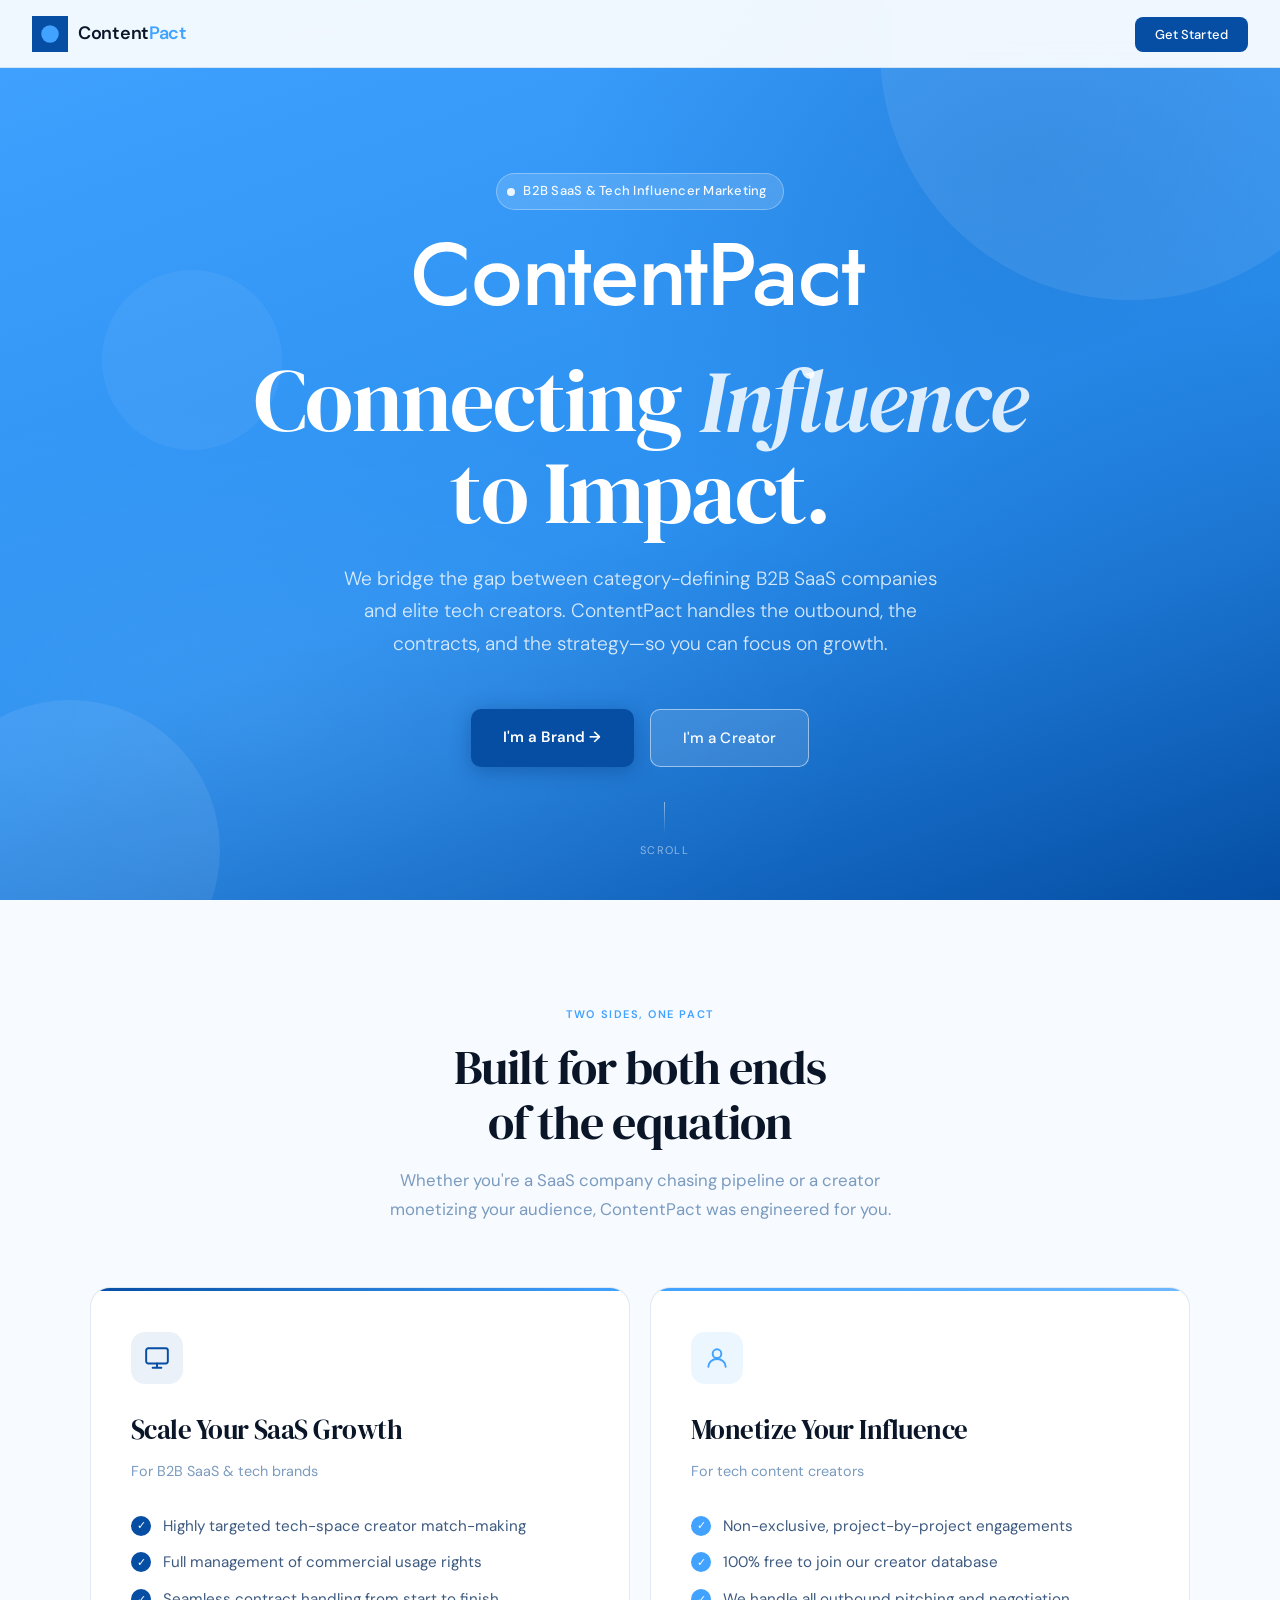
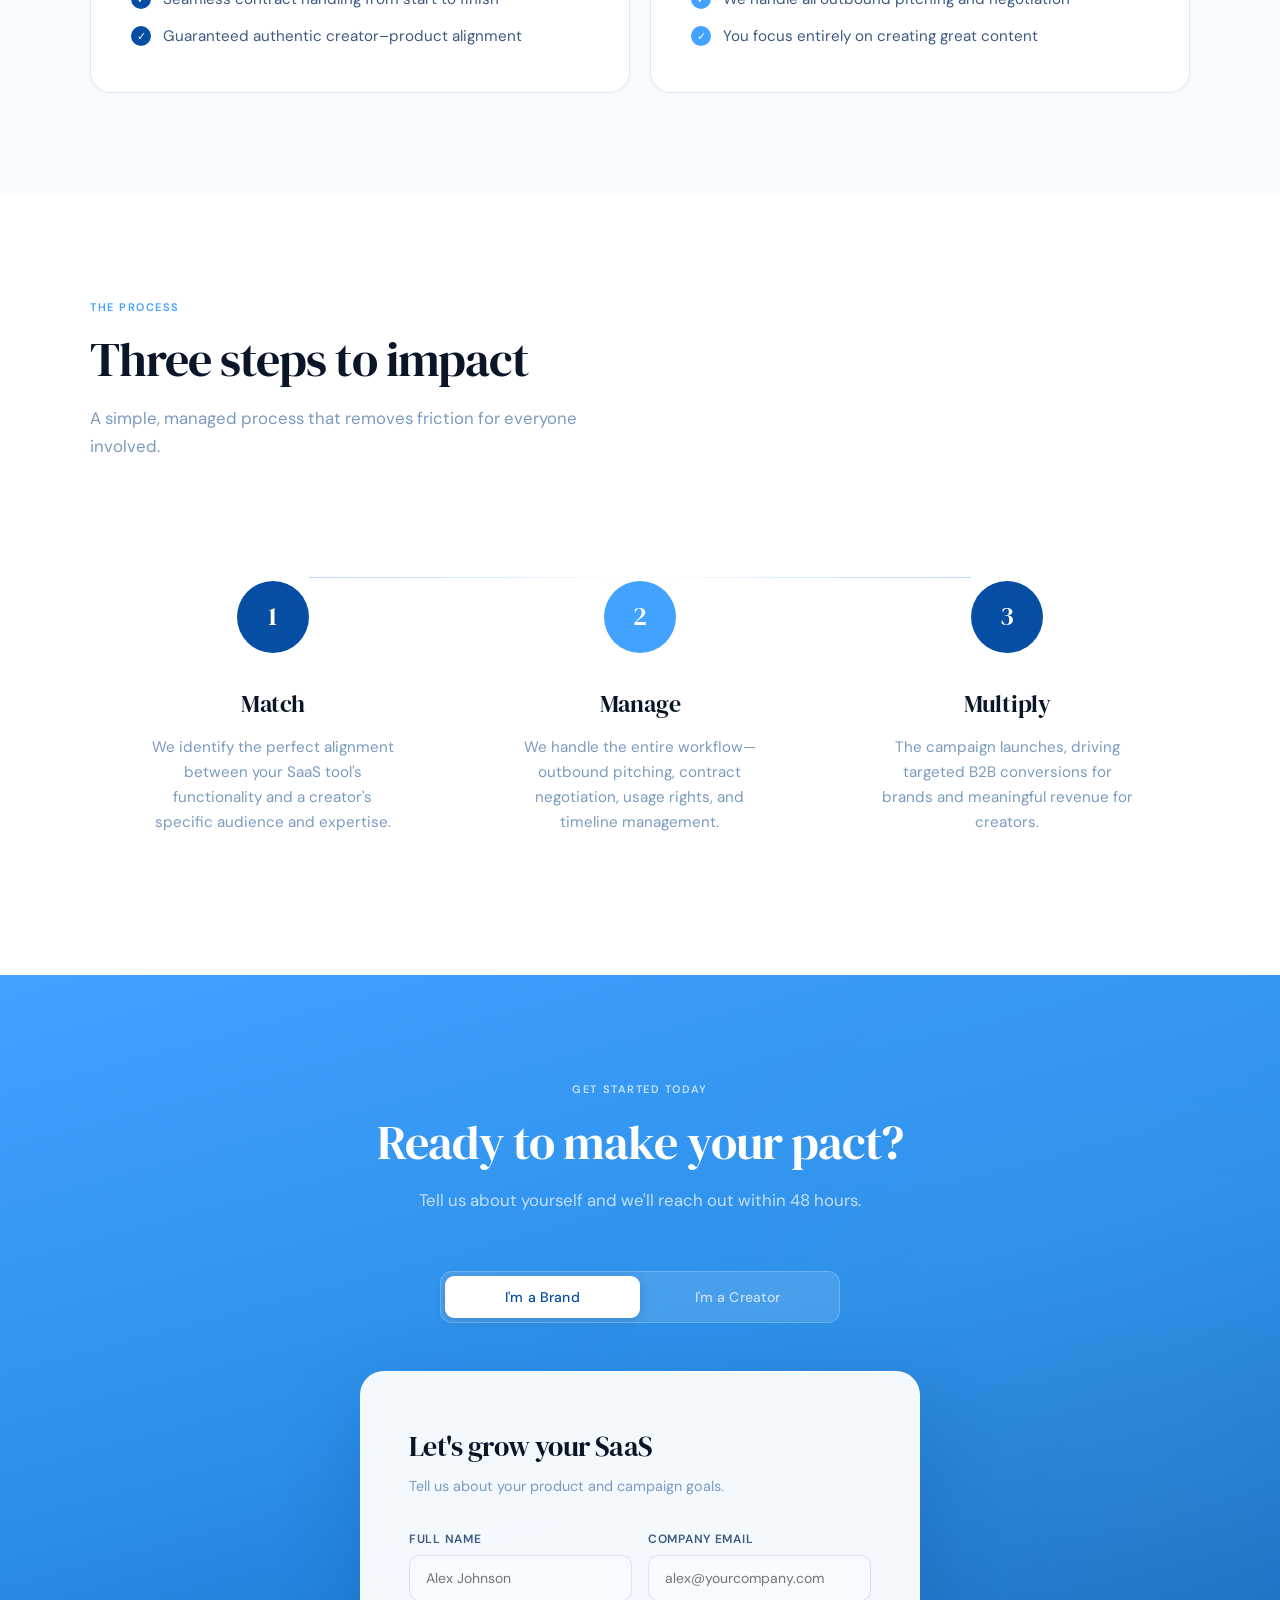
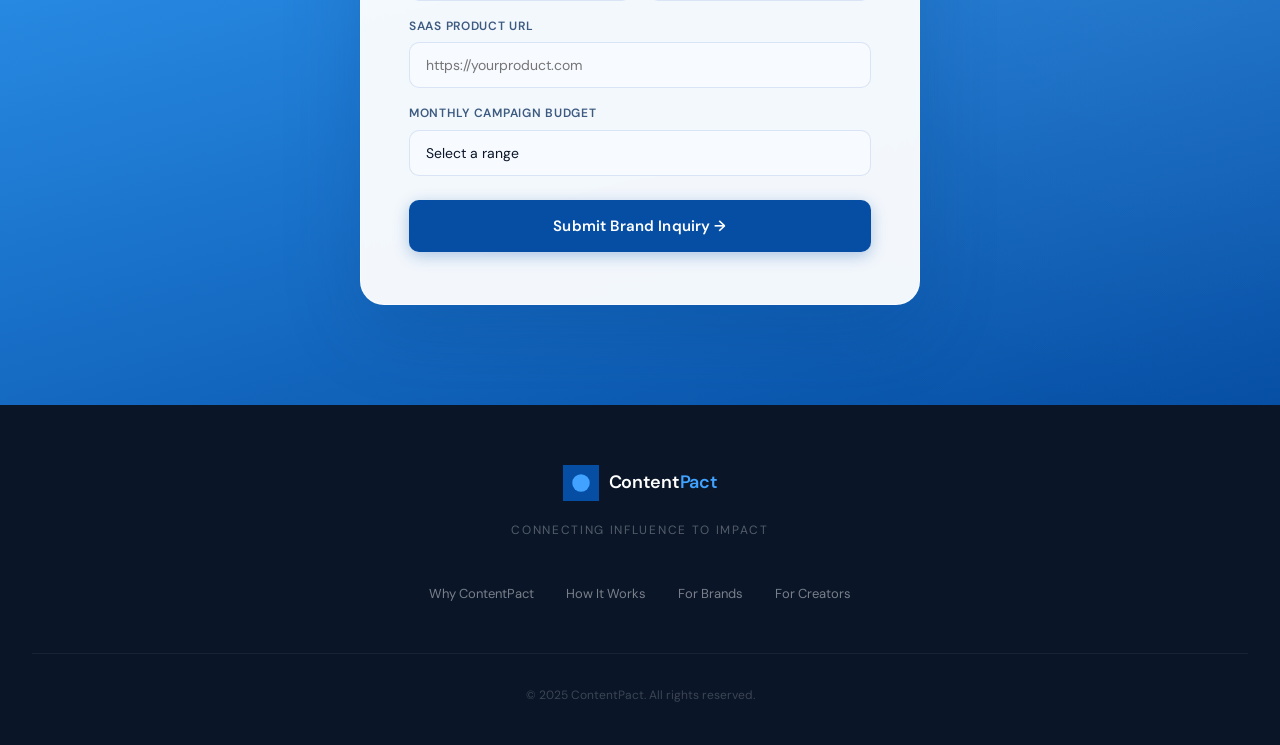
==== index.html @ b9af19f6 "google form submission" ====
<!DOCTYPE html>
<html lang="en">
<head>
<meta charset="UTF-8">
<meta name="viewport" content="width=device-width, initial-scale=1.0">
<title>ContentPact — Connecting Influence to Impact</title>
<link rel="preconnect" href="https://fonts.googleapis.com">
<link rel="preconnect" href="https://fonts.gstatic.com" crossorigin>
<link href="https://fonts.googleapis.com/css2?family=DM+Sans:ital,opsz,wght@0,9..40,300;0,9..40,400;0,9..40,500;0,9..40,600;1,9..40,300&family=DM+Serif+Display:ital@0;1&display=swap" rel="stylesheet">
<!-- <link rel="stylesheet" href="css/styles.css" -->
</head>
<body>

  <style>
      *, *::before, *::after { box-sizing: border-box; margin: 0; padding: 0; }

  :root {
    --sky: #41A2FF;
    --sky-light: #6DB8FF;
    --sky-pale: #EAF4FF;
    --navy: #054EA4;
    --navy-deep: #033578;
    --navy-light: #0D6EFD;
    --white: #FFFFFF;
    --off-white: #F7FAFF;
    --dark: #0A1628;
    --mid: #3D5A80;
    --muted: #7A9BBF;
    --border: rgba(5,78,164,0.12);
    --border-sky: rgba(65,162,255,0.3);
  }

  html { scroll-behavior: smooth; }

  body {
    font-family: 'DM Sans', sans-serif;
    background: var(--white);
    color: var(--dark);
    line-height: 1.6;
    overflow-x: hidden;
  }

  /* ── NAV ── */
  nav {
    position: fixed;
    top: 0; left: 0; right: 0;
    z-index: 100;
    padding: 0 2rem;
    height: 68px;
    display: flex;
    align-items: center;
    justify-content: space-between;
    background: rgba(255,255,255,0.92);
    backdrop-filter: blur(12px);
    -webkit-backdrop-filter: blur(12px);
    border-bottom: 1px solid var(--border);
    transition: box-shadow 0.3s;
  }
  nav.scrolled { box-shadow: 0 2px 24px rgba(5,78,164,0.08); }

  .nav-logo {
    display: flex;
    align-items: center;
    gap: 10px;
    text-decoration: none;
  }
  .nav-logo-icon {
    width: 36px;
    height: 36px;
    background: var(--navy);
    border-radius: 0;
    display: flex;
    align-items: center;
    justify-content: center;
    flex-shrink: 0;
  }
  .nav-logo-icon svg { width: 20px; height: 20px; }
  .nav-logo-wordmark {
    font-size: 18px;
    font-weight: 600;
    color: var(--dark);
    letter-spacing: -0.3px;
  }
  .nav-logo-wordmark span { color: var(--sky); }

  .nav-links {
    display: flex;
    align-items: center;
    gap: 2rem;
    list-style: none;
  }
  .nav-links a {
    font-size: 14px;
    font-weight: 400;
    color: var(--mid);
    text-decoration: none;
    transition: color 0.2s;
    letter-spacing: 0.01em;
  }
  .nav-links a:hover { color: var(--navy); }

  .nav-cta {
    background: var(--navy);
    color: var(--white) !important;
    padding: 9px 20px;
    border-radius: 8px;
    font-weight: 500 !important;
    font-size: 13px !important;
    transition: background 0.2s, transform 0.15s !important;
  }
  .nav-cta:hover { background: var(--navy-deep) !important; transform: translateY(-1px); }

  /* ── HERO ── */
  .hero {
    min-height: 100vh;
    background: linear-gradient(160deg, var(--sky) 0%, #2B90F0 55%, var(--navy) 100%);
    display: flex;
    flex-direction: column;
    align-items: center;
    justify-content: center;
    text-align: center;
    padding: 120px 2rem 80px;
    position: relative;
    overflow: hidden;
  }

  .hero::before {
    content: '';
    position: absolute;
    inset: 0;
    background:
      radial-gradient(ellipse 80% 60% at 20% 80%, rgba(255,255,255,0.07) 0%, transparent 60%),
      radial-gradient(ellipse 60% 80% at 80% 20%, rgba(5,78,164,0.25) 0%, transparent 60%);
    pointer-events: none;
  }

  /* Floating geometric accents */
  .hero-orb {
    position: absolute;
    border-radius: 50%;
    opacity: 0.08;
    background: var(--white);
    pointer-events: none;
  }
  .hero-orb-1 { width: 500px; height: 500px; top: -200px; right: -100px; }
  .hero-orb-2 { width: 300px; height: 300px; bottom: -100px; left: -80px; }
  .hero-orb-3 { width: 180px; height: 180px; top: 30%; left: 8%; opacity: 0.05; }

  .hero-badge {
    display: inline-flex;
    align-items: center;
    gap: 8px;
    background: rgba(255,255,255,0.15);
    border: 1px solid rgba(255,255,255,0.3);
    border-radius: 100px;
    padding: 7px 16px 7px 10px;
    font-size: 13px;
    font-weight: 500;
    color: rgba(255,255,255,0.95);
    letter-spacing: 0.02em;
    margin-bottom: 2rem;
    backdrop-filter: blur(8px);
    animation: fadeSlideDown 0.7s ease both;
  }
  .hero-badge-dot {
    width: 8px; height: 8px;
    background: rgba(255,255,255,0.9);
    border-radius: 50%;
    animation: pulse 2s ease-in-out infinite;
  }

  .hero-logo {
    margin-bottom: 2.5rem;
    animation: fadeSlideDown 0.75s 0.05s ease both;
  }
  .hero-logo svg { height: 64px; width: auto; }

  .hero h1 {
    font-family: 'DM Serif Display', serif;
    font-size: clamp(3rem, 7vw, 5.5rem);
    font-weight: 400;
    color: var(--white);
    line-height: 1.05;
    letter-spacing: -0.02em;
    margin-bottom: 1.5rem;
    max-width: 860px;
    animation: fadeSlideDown 0.8s 0.1s ease both;
  }
  .hero h1 em {
    font-style: italic;
    color: rgba(255,255,255,0.85);
  }

  .hero-sub {
    font-size: clamp(1rem, 2vw, 1.2rem);
    color: rgba(255,255,255,0.82);
    max-width: 600px;
    line-height: 1.7;
    margin-bottom: 3rem;
    font-weight: 300;
    animation: fadeSlideDown 0.85s 0.15s ease both;
  }

  .hero-ctas {
    display: flex;
    gap: 1rem;
    flex-wrap: wrap;
    justify-content: center;
    animation: fadeSlideDown 0.9s 0.2s ease both;
  }

  .btn-primary {
    background: var(--navy);
    color: var(--white);
    padding: 16px 32px;
    border-radius: 10px;
    font-family: 'DM Sans', sans-serif;
    font-size: 15px;
    font-weight: 600;
    text-decoration: none;
    border: none;
    cursor: pointer;
    transition: background 0.2s, transform 0.15s, box-shadow 0.2s;
    letter-spacing: 0.01em;
    box-shadow: 0 4px 20px rgba(3,53,120,0.4);
  }
  .btn-primary:hover { background: var(--navy-deep); transform: translateY(-2px); box-shadow: 0 8px 28px rgba(3,53,120,0.5); }

  .btn-outline {
    background: rgba(255,255,255,0.12);
    color: var(--white);
    padding: 16px 32px;
    border-radius: 10px;
    font-family: 'DM Sans', sans-serif;
    font-size: 15px;
    font-weight: 500;
    text-decoration: none;
    border: 1.5px solid rgba(255,255,255,0.5);
    cursor: pointer;
    transition: background 0.2s, transform 0.15s;
    backdrop-filter: blur(8px);
    letter-spacing: 0.01em;
  }
  .btn-outline:hover { background: rgba(255,255,255,0.22); transform: translateY(-2px); }

  .hero-scroll {
    position: absolute;
    bottom: 2.5rem;
    left: 50%;
    transform: translateX(-50%);
    display: flex;
    flex-direction: column;
    align-items: center;
    gap: 8px;
    color: rgba(255,255,255,0.5);
    font-size: 11px;
    letter-spacing: 0.12em;
    text-transform: uppercase;
    animation: fadeSlideDown 1s 0.5s ease both;
  }
  .scroll-arrow {
    width: 1px;
    height: 32px;
    background: linear-gradient(to bottom, rgba(255,255,255,0.5), transparent);
    animation: scrollBounce 2s ease-in-out infinite;
  }

  /* ── SECTION COMMONS ── */
  section { padding: 100px 2rem; }
  .container { max-width: 1100px; margin: 0 auto; }

  .section-label {
    display: inline-block;
    font-size: 11px;
    font-weight: 600;
    letter-spacing: 0.14em;
    text-transform: uppercase;
    color: var(--sky);
    margin-bottom: 1rem;
  }
  .section-title {
    font-family: 'DM Serif Display', serif;
    font-size: clamp(2rem, 4vw, 3rem);
    font-weight: 400;
    color: var(--dark);
    line-height: 1.15;
    letter-spacing: -0.02em;
    margin-bottom: 1rem;
  }
  .section-sub {
    font-size: 1.05rem;
    color: var(--muted);
    max-width: 520px;
    line-height: 1.7;
  }

  /* ── VALUE PROP ── */
  .value-section {
    background: var(--off-white);
  }
  .value-header {
    text-align: center;
    margin-bottom: 4rem;
  }
  .value-header .section-sub { margin: 0 auto; }

  .bento-grid {
    display: grid;
    grid-template-columns: 1fr 1fr;
    gap: 20px;
  }

  .bento-card {
    background: var(--white);
    border-radius: 20px;
    padding: 44px 40px;
    border: 1px solid var(--border);
    position: relative;
    overflow: hidden;
    transition: transform 0.25s, box-shadow 0.25s;
  }
  .bento-card:hover {
    transform: translateY(-4px);
    box-shadow: 0 16px 48px rgba(5,78,164,0.1);
  }

  .bento-card::before {
    content: '';
    position: absolute;
    top: 0; left: 0; right: 0;
    height: 3px;
  }
  .bento-card.brand::before { background: linear-gradient(90deg, var(--navy), var(--sky)); }
  .bento-card.creator::before { background: linear-gradient(90deg, var(--sky), var(--sky-light)); }

  .card-icon {
    width: 52px; height: 52px;
    border-radius: 14px;
    display: flex; align-items: center; justify-content: center;
    margin-bottom: 1.5rem;
    font-size: 24px;
  }
  .card-icon.navy { background: rgba(5,78,164,0.08); }
  .card-icon.sky { background: rgba(65,162,255,0.1); }

  .bento-card h3 {
    font-family: 'DM Serif Display', serif;
    font-size: 1.7rem;
    font-weight: 400;
    color: var(--dark);
    margin-bottom: 0.5rem;
    letter-spacing: -0.02em;
  }
  .bento-card .card-subtitle {
    font-size: 0.9rem;
    color: var(--muted);
    margin-bottom: 2rem;
    font-weight: 400;
  }

  .card-list {
    list-style: none;
    display: flex;
    flex-direction: column;
    gap: 14px;
  }
  .card-list li {
    display: flex;
    align-items: flex-start;
    gap: 12px;
    font-size: 0.95rem;
    color: var(--mid);
    line-height: 1.5;
  }
  .check {
    width: 20px; height: 20px;
    border-radius: 50%;
    display: flex; align-items: center; justify-content: center;
    flex-shrink: 0;
    margin-top: 1px;
    font-size: 11px;
  }
  .check.navy { background: var(--navy); color: var(--white); }
  .check.sky { background: var(--sky); color: var(--white); }

  /* ── HOW IT WORKS ── */
  .how-section { background: var(--white); }
  .how-header { margin-bottom: 5rem; }

  .steps-grid {
    display: grid;
    grid-template-columns: repeat(3, 1fr);
    gap: 2px;
    position: relative;
  }

  .steps-grid::before {
    content: '';
    position: absolute;
    top: 36px;
    left: calc(16.67% + 36px);
    right: calc(16.67% + 36px);
    height: 1px;
    background: linear-gradient(90deg, var(--sky) 0%, transparent 50%, var(--sky) 100%);
    opacity: 0.4;
  }

  .step-item {
    padding: 40px 32px;
    text-align: center;
    position: relative;
  }

  .step-num {
    width: 72px; height: 72px;
    border-radius: 50%;
    display: flex; align-items: center; justify-content: center;
    margin: 0 auto 2rem;
    font-size: 1.6rem;
    font-family: 'DM Serif Display', serif;
    font-weight: 400;
    position: relative;
    z-index: 1;
    transition: transform 0.25s;
  }
  .step-item:hover .step-num { transform: scale(1.08); }

  .step-num.s1 { background: var(--navy); color: var(--white); }
  .step-num.s2 { background: var(--sky); color: var(--white); }
  .step-num.s3 { background: var(--navy); color: var(--white); }

  .step-item h3 {
    font-family: 'DM Serif Display', serif;
    font-size: 1.5rem;
    font-weight: 400;
    color: var(--dark);
    margin-bottom: 0.75rem;
    letter-spacing: -0.01em;
  }
  .step-item p {
    font-size: 0.95rem;
    color: var(--muted);
    line-height: 1.65;
    max-width: 260px;
    margin: 0 auto;
  }

  /* ── FORMS ── */
  .forms-section {
    background: linear-gradient(165deg, var(--sky) 0%, #2B8FE8 40%, var(--navy) 100%);
    position: relative;
    overflow: hidden;
  }
  .forms-section::before {
    content: '';
    position: absolute;
    inset: 0;
    background: radial-gradient(ellipse 70% 80% at 90% 50%, rgba(255,255,255,0.05) 0%, transparent 70%);
    pointer-events: none;
  }

  .forms-header {
    text-align: center;
    margin-bottom: 3.5rem;
  }
  .forms-header .section-label { color: rgba(255,255,255,0.7); }
  .forms-header .section-title { color: var(--white); }
  .forms-header .section-sub { color: rgba(255,255,255,0.7); margin: 0 auto; }

  .tab-switcher {
    display: flex;
    background: rgba(255,255,255,0.12);
    border-radius: 12px;
    padding: 4px;
    margin: 0 auto 3rem;
    max-width: 400px;
    border: 1px solid rgba(255,255,255,0.2);
    backdrop-filter: blur(8px);
  }

  .tab-btn {
    flex: 1;
    padding: 12px 20px;
    border: none;
    border-radius: 9px;
    font-family: 'DM Sans', sans-serif;
    font-size: 14px;
    font-weight: 500;
    cursor: pointer;
    transition: all 0.25s;
    background: transparent;
    color: rgba(255,255,255,0.7);
    letter-spacing: 0.01em;
  }
  .tab-btn.active {
    background: var(--white);
    color: var(--navy);
    box-shadow: 0 2px 12px rgba(0,0,0,0.15);
  }
  .tab-btn:not(.active):hover { color: var(--white); background: rgba(255,255,255,0.1); }

  .form-card {
    background: rgba(255,255,255,0.95);
    backdrop-filter: blur(20px);
    border-radius: 24px;
    padding: 52px 48px;
    max-width: 560px;
    margin: 0 auto;
    border: 1px solid rgba(255,255,255,0.6);
    box-shadow: 0 24px 80px rgba(3,53,120,0.2);
  }

  .form-card h3 {
    font-family: 'DM Serif Display', serif;
    font-size: 1.75rem;
    font-weight: 400;
    color: var(--dark);
    margin-bottom: 0.4rem;
    letter-spacing: -0.02em;
  }
  .form-card .form-desc {
    font-size: 0.9rem;
    color: var(--muted);
    margin-bottom: 2rem;
  }

  .form-panel { display: none; }
  .form-panel.active { display: block; }

  .form-grid {
    display: grid;
    grid-template-columns: 1fr 1fr;
    gap: 16px;
  }
  .form-grid .full { grid-column: 1 / -1; }

  .form-group {
    display: flex;
    flex-direction: column;
    gap: 6px;
  }
  .form-group label {
    font-size: 12px;
    font-weight: 600;
    letter-spacing: 0.06em;
    text-transform: uppercase;
    color: var(--mid);
  }
  .form-group input,
  .form-group select,
  .form-group textarea {
    width: 100%;
    padding: 13px 16px;
    border: 1.5px solid var(--border);
    border-radius: 10px;
    font-family: 'DM Sans', sans-serif;
    font-size: 14px;
    color: var(--dark);
    background: var(--off-white);
    outline: none;
    transition: border-color 0.2s, box-shadow 0.2s;
    appearance: none;
  }
  .form-group input:focus,
  .form-group select:focus,
  .form-group textarea:focus {
    border-color: var(--sky);
    box-shadow: 0 0 0 3px rgba(65,162,255,0.15);
    background: var(--white);
  }
  .form-group textarea { resize: vertical; min-height: 80px; }

  .form-submit {
    width: 100%;
    margin-top: 24px;
    padding: 16px;
    background: var(--navy);
    color: var(--white);
    border: none;
    border-radius: 10px;
    font-family: 'DM Sans', sans-serif;
    font-size: 15px;
    font-weight: 600;
    cursor: pointer;
    letter-spacing: 0.01em;
    transition: background 0.2s, transform 0.15s, box-shadow 0.2s;
    box-shadow: 0 4px 16px rgba(5,78,164,0.3);
  }
  .form-submit:hover {
    background: var(--navy-deep);
    transform: translateY(-2px);
    box-shadow: 0 8px 24px rgba(5,78,164,0.4);
  }

  /* ── FOOTER ── */
  footer {
    background: var(--dark);
    padding: 60px 2rem 40px;
    text-align: center;
  }
  .footer-logo {
    display: flex;
    align-items: center;
    justify-content: center;
    gap: 10px;
    margin-bottom: 1.25rem;
  }
  .footer-logo-icon {
    width: 36px; height: 36px;
    background: var(--navy);
    border-radius: 0;
    display: flex;
    align-items: center;
    justify-content: center;
    flex-shrink: 0;
    display: flex; align-items: center; justify-content: center;
  }
  .footer-logo-icon svg { width: 20px; height: 20px; }
  .footer-wordmark {
    font-size: 18px;
    font-weight: 600;
    color: var(--white);
    letter-spacing: -0.3px;
  }
  .footer-wordmark span { color: var(--sky); }

  .footer-tagline {
    font-size: 12px;
    letter-spacing: 0.14em;
    text-transform: uppercase;
    color: rgba(255,255,255,0.3);
    margin-bottom: 2.5rem;
  }

  .footer-links {
    display: flex;
    gap: 2rem;
    justify-content: center;
    flex-wrap: wrap;
    margin-bottom: 3rem;
    list-style: none;
  }
  .footer-links a {
    font-size: 13px;
    color: rgba(255,255,255,0.45);
    text-decoration: none;
    transition: color 0.2s;
  }
  .footer-links a:hover { color: var(--sky); }

  .footer-copy {
    font-size: 12px;
    color: rgba(255,255,255,0.2);
    border-top: 1px solid rgba(255,255,255,0.06);
    padding-top: 2rem;
  }

  /* ── ANIMATIONS ── */
  @keyframes fadeSlideDown {
    from { opacity: 0; transform: translateY(-20px); }
    to { opacity: 1; transform: translateY(0); }
  }
  @keyframes pulse {
    0%, 100% { opacity: 1; transform: scale(1); }
    50% { opacity: 0.6; transform: scale(0.8); }
  }
  @keyframes scrollBounce {
    0%, 100% { transform: translateY(0); opacity: 0.6; }
    50% { transform: translateY(6px); opacity: 0.3; }
  }

  /* Reveal on scroll */
  .reveal {
    opacity: 0;
    transform: translateY(28px);
    transition: opacity 0.65s ease, transform 0.65s ease;
  }
  .reveal.visible {
    opacity: 1;
    transform: translateY(0);
  }
  .reveal-delay-1 { transition-delay: 0.1s; }
  .reveal-delay-2 { transition-delay: 0.2s; }
  .reveal-delay-3 { transition-delay: 0.3s; }

  /* ── RESPONSIVE ── */
  @media (max-width: 900px) {
    nav { padding: 0 1.25rem; }
    .nav-links { display: none; }
    .bento-grid { grid-template-columns: 1fr; }
    .steps-grid { grid-template-columns: 1fr; }
    .steps-grid::before { display: none; }
    .form-card { padding: 36px 24px; }
    .form-grid { grid-template-columns: 1fr; }
    .form-grid .full { grid-column: 1; }
    section { padding: 72px 1.25rem; }
  }
  @media (max-width: 600px) {
    .hero { padding: 100px 1.25rem 70px; }
    .hero-ctas { flex-direction: column; align-items: center; }
    .btn-primary, .btn-outline { width: 100%; max-width: 320px; text-align: center; }
    .form-card { border-radius: 16px; }
  }
  </style>

<!-- NAV -->
<nav id="navbar">
  <a href="#" class="nav-logo">
    <div class="nav-logo-icon">
      <svg viewBox="0 0 32 32" fill="none" xmlns="http://www.w3.org/2000/svg">
        <rect width="32" height="32" rx="0" fill="#054EA4"/>
        <circle cx="16" cy="16" r="14" fill="#41A2FF"/>
      </svg>
    </div>
    <span class="nav-logo-wordmark">Content<span>Pact</span></span>
  </a>
  <ul class="nav-links">
    <!-- <li><a href="#value">Why ContentPact</a></li>
    <li><a href="#how">How It Works</a></li> -->
    <li><a href="#brand-form" class="nav-cta">Get Started</a></li>
  </ul>
</nav>

<!-- HERO -->
<section class="hero">
  <div class="hero-orb hero-orb-1"></div>
  <div class="hero-orb hero-orb-2"></div>
  <div class="hero-orb hero-orb-3"></div>

  <div class="hero-badge">
    <div class="hero-badge-dot"></div>
    B2B SaaS &amp; Tech Influencer Marketing
  </div>

  <div class="hero-logo">
    <!-- Inline ContentPact wordmark in white -->
    <svg viewBox="0 0 423 60" xmlns="http://www.w3.org/2000/svg">
      <g fill="white" transform="matrix(5.952,0,0,5.952,-2.5,-15.833)">
        <path d="M1.99 7.70C1.99 6.63 2.33 5.77 3.01 5.12C3.69 4.48 4.53 4.16 5.53 4.16C6.88 4.16 7.93 4.63 8.68 5.57L8.68 3.74C7.86 3.02 6.81 2.66 5.53 2.66C4.03 2.66 2.80 3.13 1.85 4.06C0.90 4.99 0.42 6.21 0.42 7.70C0.42 9.19 0.90 10.41 1.85 11.34C2.80 12.27 4.03 12.74 5.53 12.74C6.81 12.74 7.86 12.38 8.68 11.66L8.68 9.83C7.93 10.77 6.88 11.24 5.53 11.24C4.53 11.24 3.69 10.92 3.01 10.28C2.33 9.63 1.99 8.77 1.99 7.70ZM9.94 9.38C9.94 10.40 10.28 11.21 10.96 11.82C11.63 12.43 12.47 12.74 13.48 12.74C14.49 12.74 15.33 12.43 16.01 11.82C16.69 11.21 17.02 10.40 17.02 9.38C17.02 8.36 16.69 7.55 16.01 6.94C15.33 6.33 14.49 6.02 13.48 6.02C12.47 6.02 11.63 6.33 10.96 6.94C10.28 7.55 9.94 8.36 9.94 9.38ZM11.42 9.38C11.42 8.75 11.62 8.26 12.00 7.90C12.38 7.53 12.88 7.35 13.48 7.35C14.09 7.35 14.58 7.53 14.97 7.90C15.35 8.26 15.54 8.75 15.54 9.38C15.54 10.01 15.35 10.50 14.97 10.86C14.58 11.23 14.09 11.41 13.48 11.41C12.88 11.41 12.38 11.23 12.00 10.86C11.62 10.50 11.42 10.01 11.42 9.38ZM19.82 7.15L19.82 6.16L18.35 6.16L18.35 12.60L19.82 12.60L19.82 8.96C19.82 8.51 19.99 8.13 20.32 7.82C20.65 7.51 21.03 7.35 21.46 7.35C21.87 7.35 22.18 7.45 22.39 7.64C22.59 7.83 22.69 8.18 22.69 8.68L22.69 12.60L24.16 12.60L24.16 8.54C24.16 7.63 23.97 6.98 23.57 6.59C23.17 6.21 22.61 6.02 21.88 6.02C21.00 6.02 20.31 6.40 19.82 7.15ZM25.77 3.92L25.77 6.16L24.72 6.16L24.72 7.49L25.77 7.49L25.77 12.60L27.24 12.60L27.24 7.49L28.29 7.49L28.29 6.16L27.24 6.16L27.24 3.92ZM33.80 8.69L30.24 8.69C30.31 8.26 30.52 7.92 30.88 7.66C31.24 7.41 31.65 7.28 32.12 7.28C33.11 7.28 33.67 7.75 33.80 8.69ZM30.21 9.73L35.34 9.73C35.35 9.61 35.36 9.45 35.36 9.25C35.36 8.25 35.07 7.45 34.48 6.88C33.89 6.31 33.11 6.02 32.12 6.02C31.11 6.02 30.29 6.33 29.66 6.96C29.03 7.59 28.71 8.40 28.71 9.38C28.71 10.38 29.01 11.19 29.62 11.81C30.22 12.43 31.05 12.74 32.12 12.74C33.53 12.74 34.56 12.24 35.21 11.24L34.10 10.56C33.75 11.13 33.09 11.41 32.12 11.41C31.60 11.41 31.17 11.27 30.83 10.98C30.48 10.69 30.28 10.27 30.21 9.73ZM38.16 7.15L38.16 6.16L36.69 6.16L36.69 12.60L38.16 12.60L38.16 8.96C38.16 8.51 38.33 8.13 38.66 7.82C38.99 7.51 39.37 7.35 39.80 7.35C40.21 7.35 40.52 7.45 40.73 7.64C40.93 7.83 41.03 8.18 41.03 8.68L41.03 12.60L42.50 12.60L42.50 8.54C42.50 7.63 42.31 6.98 41.91 6.59C41.51 6.21 40.95 6.02 40.22 6.02C39.34 6.02 38.65 6.40 38.16 7.15ZM44.11 3.92L44.11 6.16L43.06 6.16L43.06 7.49L44.11 7.49L44.11 12.60L45.58 12.60L45.58 7.49L46.63 7.49L46.63 6.16L45.58 6.16L45.58 3.92ZM47.61 2.80L47.61 12.60L49.15 12.60L49.15 8.82L50.62 8.82C51.59 8.82 52.38 8.54 53.01 7.99C53.64 7.43 53.96 6.71 53.96 5.81C53.96 4.91 53.64 4.19 53.01 3.63C52.38 3.08 51.59 2.80 50.62 2.80ZM49.15 4.20L50.62 4.20C51.18 4.20 51.62 4.34 51.94 4.61C52.26 4.89 52.42 5.29 52.42 5.81C52.42 6.33 52.26 6.73 51.94 7.01C51.62 7.28 51.18 7.42 50.62 7.42L49.15 7.42ZM55.30 8.01C55.94 7.54 56.61 7.31 57.29 7.31C58.19 7.31 58.65 7.56 58.65 8.05L58.65 8.90C58.18 8.65 57.62 8.53 56.98 8.53C56.16 8.53 55.47 8.72 54.92 9.11C54.37 9.51 54.10 10.06 54.10 10.78C54.10 11.43 54.32 11.92 54.78 12.25C55.24 12.58 55.79 12.74 56.45 12.74C56.94 12.74 57.38 12.65 57.77 12.46C58.16 12.27 58.45 12.01 58.65 11.68L58.65 12.60L60.12 12.60L60.12 7.98C60.12 7.32 59.86 6.82 59.35 6.50C58.83 6.18 58.15 6.02 57.29 6.02C56.37 6.02 55.53 6.30 54.75 6.87ZM55.51 10.64C55.51 10.36 55.66 10.12 55.97 9.90C56.28 9.70 56.68 9.59 57.18 9.59C57.71 9.59 58.20 9.67 58.65 9.84L58.65 10.08C58.65 10.65 58.50 11.05 58.20 11.27C57.91 11.49 57.47 11.61 56.87 11.61C55.96 11.61 55.51 11.28 55.51 10.64ZM62.86 9.38C62.86 8.77 63.05 8.29 63.44 7.93C63.83 7.57 64.37 7.39 65.06 7.39C65.50 7.39 65.92 7.51 66.32 7.73C66.73 7.96 67.01 8.24 67.16 8.55L67.16 6.71C66.71 6.25 65.96 6.02 64.92 6.02C63.84 6.02 62.99 6.33 62.34 6.96C61.70 7.58 61.38 8.39 61.38 9.38C61.38 10.37 61.70 11.18 62.34 11.80C62.99 12.43 63.84 12.74 64.92 12.74C65.98 12.74 66.73 12.51 67.16 12.05L67.16 10.21C67.00 10.54 66.73 10.82 66.36 11.04C65.99 11.26 65.55 11.37 65.06 11.37C64.37 11.37 63.83 11.19 63.44 10.83C63.05 10.47 62.86 9.99 62.86 9.38ZM68.91 3.92L68.91 6.16L67.86 6.16L67.86 7.49L68.91 7.49L68.91 12.60L70.38 12.60L70.38 7.49L71.43 7.49L71.43 6.16L70.38 6.16L70.38 3.92Z"/>
      </g>
    </svg>
  </div>

  <h1>Connecting <em>Influence</em><br>to Impact.</h1>
  <p class="hero-sub">We bridge the gap between category-defining B2B SaaS companies and elite tech creators. ContentPact handles the outbound, the contracts, and the strategy—so you can focus on growth.</p>

  <div class="hero-ctas">
    <a href="#brand-form" class="btn-primary" onclick="switchTab('brand')">I'm a Brand →</a>
    <a href="#brand-form" class="btn-outline" onclick="switchTab('creator')">I'm a Creator</a>
  </div>

  <div class="hero-scroll">
    <div class="scroll-arrow"></div>
    <span>Scroll</span>
  </div>
</section>

<!-- VALUE PROP -->
<section class="value-section" id="value">
  <div class="container">
    <div class="value-header">
      <span class="section-label reveal">Two sides, one pact</span>
      <h2 class="section-title reveal reveal-delay-1">Built for both ends<br>of the equation</h2>
      <p class="section-sub reveal reveal-delay-2">Whether you're a SaaS company chasing pipeline or a creator monetizing your audience, ContentPact was engineered for you.</p>
    </div>

    <div class="bento-grid">
      <div class="bento-card brand reveal">
        <div class="card-icon navy">
          <svg width="26" height="26" viewBox="0 0 24 24" fill="none" stroke="#054EA4" stroke-width="1.8" stroke-linecap="round" stroke-linejoin="round">
            <rect x="2" y="3" width="20" height="14" rx="2"/><path d="M8 21h8m-4-4v4"/>
          </svg>
        </div>
        <h3>Scale Your SaaS Growth</h3>
        <p class="card-subtitle">For B2B SaaS &amp; tech brands</p>
        <ul class="card-list">
          <li><span class="check navy">✓</span> Highly targeted tech-space creator match-making</li>
          <li><span class="check navy">✓</span> Full management of commercial usage rights</li>
          <li><span class="check navy">✓</span> Seamless contract handling from start to finish</li>
          <li><span class="check navy">✓</span> Guaranteed authentic creator–product alignment</li>
        </ul>
      </div>

      <div class="bento-card creator reveal reveal-delay-1">
        <div class="card-icon sky">
          <svg width="26" height="26" viewBox="0 0 24 24" fill="none" stroke="#41A2FF" stroke-width="1.8" stroke-linecap="round" stroke-linejoin="round">
            <circle cx="12" cy="8" r="4"/><path d="M4 20c0-4 3.6-7 8-7s8 3 8 7"/>
          </svg>
        </div>
        <h3>Monetize Your Influence</h3>
        <p class="card-subtitle">For tech content creators</p>
        <ul class="card-list">
          <li><span class="check sky">✓</span> Non-exclusive, project-by-project engagements</li>
          <li><span class="check sky">✓</span> 100% free to join our creator database</li>
          <li><span class="check sky">✓</span> We handle all outbound pitching and negotiation</li>
          <li><span class="check sky">✓</span> You focus entirely on creating great content</li>
        </ul>
      </div>
    </div>
  </div>
</section>

<!-- HOW IT WORKS -->
<section class="how-section" id="how">
  <div class="container">
    <div class="how-header">
      <span class="section-label reveal">The process</span>
      <h2 class="section-title reveal reveal-delay-1">Three steps to impact</h2>
      <p class="section-sub reveal reveal-delay-2">A simple, managed process that removes friction for everyone involved.</p>
    </div>

    <div class="steps-grid">
      <div class="step-item reveal">
        <div class="step-num s1">1</div>
        <h3>Match</h3>
        <p>We identify the perfect alignment between your SaaS tool's functionality and a creator's specific audience and expertise.</p>
      </div>
      <div class="step-item reveal reveal-delay-1">
        <div class="step-num s2">2</div>
        <h3>Manage</h3>
        <p>We handle the entire workflow—outbound pitching, contract negotiation, usage rights, and timeline management.</p>
      </div>
      <div class="step-item reveal reveal-delay-2">
        <div class="step-num s3">3</div>
        <h3>Multiply</h3>
        <p>The campaign launches, driving targeted B2B conversions for brands and meaningful revenue for creators.</p>
      </div>
    </div>
  </div>
</section>

<!-- FORMS -->
<section class="forms-section" id="brand-form">
  <div class="container">
    <div class="forms-header">
      <span class="section-label reveal">Get started today</span>
      <h2 class="section-title reveal reveal-delay-1">Ready to make your pact?</h2>
      <p class="section-sub reveal reveal-delay-2">Tell us about yourself and we'll reach out within 48 hours.</p>
    </div>

    <div class="tab-switcher reveal">
      <button class="tab-btn active" id="tab-brand" onclick="switchTab('brand')">I'm a Brand</button>
      <button class="tab-btn" id="tab-creator" onclick="switchTab('creator')">I'm a Creator</button>
    </div>

    <div class="form-card reveal">

      <!-- Brand Form -->
      <div class="form-panel active" id="panel-brand">
        <h3>Let's grow your SaaS</h3>
        <p class="form-desc">Tell us about your product and campaign goals.</p>
        <div class="form-grid">
          <div class="form-group">
            <label>Full Name</label>
            <input type="text" placeholder="Alex Johnson">
          </div>
          <div class="form-group">
            <label>Company Email</label>
            <input type="email" placeholder="alex@yourcompany.com">
          </div>
          <div class="form-group full">
            <label>SaaS Product URL</label>
            <input type="url" placeholder="https://yourproduct.com">
          </div>
          <div class="form-group full">
            <label>Monthly Campaign Budget</label>
            <select>
              <option value="" disabled selected>Select a range</option>
              <option>Under $2,500</option>
              <option>$2,500 – $5,000</option>
              <option>$5,000 – $15,000</option>
              <option>$15,000 – $50,000</option>
              <option>$50,000+</option>
            </select>
          </div>
        </div>
        <button class="form-submit" onclick="handleSubmit('brand')">Submit Brand Inquiry →</button>
      </div>

      <!-- Creator Form -->
      <div class="form-panel" id="panel-creator">
        <h3>Join our creator network</h3>
        <p class="form-desc">Free to join. We'll match you with relevant brand deals.</p>
        <div class="form-grid">
          <div class="form-group">
            <label>Full Name</label>
            <input type="text" placeholder="Jamie Smith">
          </div>
          <div class="form-group">
            <label>Email Address</label>
            <input type="email" placeholder="jamie@email.com">
          </div>
          <div class="form-group full">
            <label>Primary Channel / Handle</label>
            <input type="text" placeholder="@yourhandle or youtube.com/yourchannel">
          </div>
          <div class="form-group full">
            <label>Media Kit Link (optional)</label>
            <input type="url" placeholder="Link to your media kit or portfolio">
          </div>
        </div>
        <button class="form-submit" onclick="handleSubmit('creator')">Join Creator Network →</button>
      </div>

    </div>
  </div>
</section>

<!-- FOOTER -->
<footer>
  <div class="footer-logo">
    <div class="footer-logo-icon">
      <svg viewBox="0 0 32 32" fill="none" xmlns="http://www.w3.org/2000/svg">
        <rect width="32" height="32" rx="0" fill="#054EA4"/>
        <circle cx="16" cy="16" r="14" fill="#41A2FF"/>
      </svg>
    </div>
    <span class="footer-wordmark">Content<span>Pact</span></span>
  </div>
  <p class="footer-tagline">Connecting Influence to Impact</p>
  <ul class="footer-links">
    <li><a href="#value">Why ContentPact</a></li>
    <li><a href="#how">How It Works</a></li>
    <li><a href="#brand-form" onclick="switchTab('brand')">For Brands</a></li>
    <li><a href="#brand-form" onclick="switchTab('creator')">For Creators</a></li>
  </ul>
  <p class="footer-copy">&copy; 2025 ContentPact. All rights reserved.</p>
</footer>

<script>
  const SCRIPT_URL = 'https://script.google.com/macros/s/AKfycbwTB70u8wAC0h9nQqitSbZSXtrj1ItuIKfAdwVSHb-glP-2KF2hPANfWO9dIfAzxKpL/exec';

  // Nav scroll effect
  const navbar = document.getElementById('navbar');
  window.addEventListener('scroll', () => {
    navbar.classList.toggle('scrolled', window.scrollY > 20);
  });

  // Scroll reveal
  const reveals = document.querySelectorAll('.reveal');
  const observer = new IntersectionObserver((entries) => {
    entries.forEach(e => {
      if (e.isIntersecting) {
        e.target.classList.add('visible');
        observer.unobserve(e.target);
      }
    });
  }, { threshold: 0.12 });
  reveals.forEach(el => observer.observe(el));

  // Tab switcher
  function switchTab(type) {
    const brandTab = document.getElementById('tab-brand');
    const creatorTab = document.getElementById('tab-creator');
    const brandPanel = document.getElementById('panel-brand');
    const creatorPanel = document.getElementById('panel-creator');

    if (type === 'brand') {
      brandTab.classList.add('active');
      creatorTab.classList.remove('active');
      brandPanel.classList.add('active');
      creatorPanel.classList.remove('active');
    } else {
      creatorTab.classList.add('active');
      brandTab.classList.remove('active');
      creatorPanel.classList.add('active');
      brandPanel.classList.remove('active');
    }
  }

  // Email validation
  function isValidEmail(email) {
    return /^[^\s@]+@[^\s@]+\.[^\s@]+$/.test(email);
  }

  // Form submit — sends to Google Sheets
  async function handleSubmit(type) {
    const panel = document.getElementById('panel-' + type);
    const btn = panel.querySelector('.form-submit');
    const inputs = panel.querySelectorAll('input, select, textarea');

    // Email validation
    let isValid = true;
    inputs.forEach(input => {
      input.style.borderColor = '';
      input.style.boxShadow = '';
      if (input.type === 'email' && input.value.trim() !== '') {
        if (!isValidEmail(input.value.trim())) {
          isValid = false;
          input.style.borderColor = '#FF6B6B';
          input.style.boxShadow = '0 0 0 2px rgba(255,107,107,0.2)';
        }
      }
    });

    if (!isValid) {
      alert('Please enter a valid email address.');
      return;
    }

    // Gather data
    let data = { type };
    if (type === 'brand') {
      data.name   = panel.querySelectorAll('input')[0].value;
      data.email  = panel.querySelectorAll('input')[1].value;
      data.url    = panel.querySelectorAll('input')[2].value;
      data.budget = panel.querySelector('select').value;
    } else {
      data.name     = panel.querySelectorAll('input')[0].value;
      data.email    = panel.querySelectorAll('input')[1].value;
      data.channel  = panel.querySelectorAll('input')[2].value;
      data.mediakit = panel.querySelectorAll('input')[3].value;
    }

    if (!data.name || !data.email) {
      alert('Please fill in at least your name and email.');
      return;
    }

    // Sending state
    btn.textContent = 'Sending...';
    btn.disabled = true;
    btn.style.cursor = 'default';
    btn.style.background = '#7A9BBF';

    try {
      await fetch(SCRIPT_URL, {
        method: 'POST',
        mode: 'no-cors',
        headers: { 'Content-Type': 'application/json' },
        body: JSON.stringify(data)
      });

      btn.textContent = '✓ Received — We\'ll be in touch!';
      btn.style.background = '#0F6E56';

      // Clear fields
      inputs.forEach(i => {
        i.value = '';
        if (i.tagName === 'SELECT') i.selectedIndex = 0;
      });

    } catch (err) {
      btn.textContent = 'Something went wrong — try again';
      btn.style.background = '#c0392b';
      btn.disabled = false;
      btn.style.cursor = 'pointer';
    }

    setTimeout(() => {
      btn.textContent = type === 'brand' ? 'Submit Brand Inquiry →' : 'Join Creator Network →';
      btn.style.background = '';
      btn.style.cursor = 'pointer';
      btn.disabled = false;
    }, 4000);
  }
</script>
</body>
</html>
---- css/styles.css ----
*, *::before, *::after { box-sizing: border-box; margin: 0; padding: 0; }

  :root {
    --sky: #41A2FF;
    --sky-light: #6DB8FF;
    --sky-pale: #EAF4FF;
    --navy: #054EA4;
    --navy-deep: #033578;
    --navy-light: #0D6EFD;
    --white: #FFFFFF;
    --off-white: #F7FAFF;
    --dark: #0A1628;
    --mid: #3D5A80;
    --muted: #7A9BBF;
    --border: rgba(5,78,164,0.12);
    --border-sky: rgba(65,162,255,0.3);
  }

  html { scroll-behavior: smooth; }

  body {
    font-family: 'DM Sans', sans-serif;
    background: var(--white);
    color: var(--dark);
    line-height: 1.6;
    overflow-x: hidden;
  }

  /* ── NAV ── */
  nav {
    position: fixed;
    top: 0; left: 0; right: 0;
    z-index: 100;
    padding: 0 2rem;
    height: 68px;
    display: flex;
    align-items: center;
    justify-content: space-between;
    background: rgba(255,255,255,0.92);
    backdrop-filter: blur(12px);
    -webkit-backdrop-filter: blur(12px);
    border-bottom: 1px solid var(--border);
    transition: box-shadow 0.3s;
  }
  nav.scrolled { box-shadow: 0 2px 24px rgba(5,78,164,0.08); }

  .nav-logo {
    display: flex;
    align-items: center;
    gap: 10px;
    text-decoration: none;
  }
  .nav-logo-icon {
    width: 36px;
    height: 36px;
    background: var(--navy);
    border-radius: 0;
    display: flex;
    align-items: center;
    justify-content: center;
    flex-shrink: 0;
  }
  .nav-logo-icon svg { width: 20px; height: 20px; }
  .nav-logo-wordmark {
    font-size: 18px;
    font-weight: 600;
    color: var(--dark);
    letter-spacing: -0.3px;
  }
  .nav-logo-wordmark span { color: var(--sky); }

  .nav-links {
    display: flex;
    align-items: center;
    gap: 2rem;
    list-style: none;
  }
  .nav-links a {
    font-size: 14px;
    font-weight: 400;
    color: var(--mid);
    text-decoration: none;
    transition: color 0.2s;
    letter-spacing: 0.01em;
  }
  .nav-links a:hover { color: var(--navy); }

  .nav-cta {
    background: var(--navy);
    color: var(--white) !important;
    padding: 9px 20px;
    border-radius: 8px;
    font-weight: 500 !important;
    font-size: 13px !important;
    transition: background 0.2s, transform 0.15s !important;
  }
  .nav-cta:hover { background: var(--navy-deep) !important; transform: translateY(-1px); }

  /* ── HERO ── */
  .hero {
    min-height: 100vh;
    background: linear-gradient(160deg, var(--sky) 0%, #2B90F0 55%, var(--navy) 100%);
    display: flex;
    flex-direction: column;
    align-items: center;
    justify-content: center;
    text-align: center;
    padding: 120px 2rem 80px;
    position: relative;
    overflow: hidden;
  }

  .hero::before {
    content: '';
    position: absolute;
    inset: 0;
    background:
      radial-gradient(ellipse 80% 60% at 20% 80%, rgba(255,255,255,0.07) 0%, transparent 60%),
      radial-gradient(ellipse 60% 80% at 80% 20%, rgba(5,78,164,0.25) 0%, transparent 60%);
    pointer-events: none;
  }

  /* Floating geometric accents */
  .hero-orb {
    position: absolute;
    border-radius: 50%;
    opacity: 0.08;
    background: var(--white);
    pointer-events: none;
  }
  .hero-orb-1 { width: 500px; height: 500px; top: -200px; right: -100px; }
  .hero-orb-2 { width: 300px; height: 300px; bottom: -100px; left: -80px; }
  .hero-orb-3 { width: 180px; height: 180px; top: 30%; left: 8%; opacity: 0.05; }

  .hero-badge {
    display: inline-flex;
    align-items: center;
    gap: 8px;
    background: rgba(255,255,255,0.15);
    border: 1px solid rgba(255,255,255,0.3);
    border-radius: 100px;
    padding: 7px 16px 7px 10px;
    font-size: 13px;
    font-weight: 500;
    color: rgba(255,255,255,0.95);
    letter-spacing: 0.02em;
    margin-bottom: 2rem;
    backdrop-filter: blur(8px);
    animation: fadeSlideDown 0.7s ease both;
  }
  .hero-badge-dot {
    width: 8px; height: 8px;
    background: rgba(255,255,255,0.9);
    border-radius: 50%;
    animation: pulse 2s ease-in-out infinite;
  }

  .hero-logo {
    margin-bottom: 2.5rem;
    animation: fadeSlideDown 0.75s 0.05s ease both;
  }
  .hero-logo svg { height: 64px; width: auto; }

  .hero h1 {
    font-family: 'DM Serif Display', serif;
    font-size: clamp(3rem, 7vw, 5.5rem);
    font-weight: 400;
    color: var(--white);
    line-height: 1.05;
    letter-spacing: -0.02em;
    margin-bottom: 1.5rem;
    max-width: 860px;
    animation: fadeSlideDown 0.8s 0.1s ease both;
  }
  .hero h1 em {
    font-style: italic;
    color: rgba(255,255,255,0.85);
  }

  .hero-sub {
    font-size: clamp(1rem, 2vw, 1.2rem);
    color: rgba(255,255,255,0.82);
    max-width: 600px;
    line-height: 1.7;
    margin-bottom: 3rem;
    font-weight: 300;
    animation: fadeSlideDown 0.85s 0.15s ease both;
  }

  .hero-ctas {
    display: flex;
    gap: 1rem;
    flex-wrap: wrap;
    justify-content: center;
    animation: fadeSlideDown 0.9s 0.2s ease both;
  }

  .btn-primary {
    background: var(--navy);
    color: var(--white);
    padding: 16px 32px;
    border-radius: 10px;
    font-family: 'DM Sans', sans-serif;
    font-size: 15px;
    font-weight: 600;
    text-decoration: none;
    border: none;
    cursor: pointer;
    transition: background 0.2s, transform 0.15s, box-shadow 0.2s;
    letter-spacing: 0.01em;
    box-shadow: 0 4px 20px rgba(3,53,120,0.4);
  }
  .btn-primary:hover { background: var(--navy-deep); transform: translateY(-2px); box-shadow: 0 8px 28px rgba(3,53,120,0.5); }

  .btn-outline {
    background: rgba(255,255,255,0.12);
    color: var(--white);
    padding: 16px 32px;
    border-radius: 10px;
    font-family: 'DM Sans', sans-serif;
    font-size: 15px;
    font-weight: 500;
    text-decoration: none;
    border: 1.5px solid rgba(255,255,255,0.5);
    cursor: pointer;
    transition: background 0.2s, transform 0.15s;
    backdrop-filter: blur(8px);
    letter-spacing: 0.01em;
  }
  .btn-outline:hover { background: rgba(255,255,255,0.22); transform: translateY(-2px); }

  .hero-scroll {
    position: absolute;
    bottom: 2.5rem;
    left: 50%;
    transform: translateX(-50%);
    display: flex;
    flex-direction: column;
    align-items: center;
    gap: 8px;
    color: rgba(255,255,255,0.5);
    font-size: 11px;
    letter-spacing: 0.12em;
    text-transform: uppercase;
    animation: fadeSlideDown 1s 0.5s ease both;
  }
  .scroll-arrow {
    width: 1px;
    height: 32px;
    background: linear-gradient(to bottom, rgba(255,255,255,0.5), transparent);
    animation: scrollBounce 2s ease-in-out infinite;
  }

  /* ── SECTION COMMONS ── */
  section { padding: 100px 2rem; }
  .container { max-width: 1100px; margin: 0 auto; }

  .section-label {
    display: inline-block;
    font-size: 11px;
    font-weight: 600;
    letter-spacing: 0.14em;
    text-transform: uppercase;
    color: var(--sky);
    margin-bottom: 1rem;
  }
  .section-title {
    font-family: 'DM Serif Display', serif;
    font-size: clamp(2rem, 4vw, 3rem);
    font-weight: 400;
    color: var(--dark);
    line-height: 1.15;
    letter-spacing: -0.02em;
    margin-bottom: 1rem;
  }
  .section-sub {
    font-size: 1.05rem;
    color: var(--muted);
    max-width: 520px;
    line-height: 1.7;
  }

  /* ── VALUE PROP ── */
  .value-section {
    background: var(--off-white);
  }
  .value-header {
    text-align: center;
    margin-bottom: 4rem;
  }
  .value-header .section-sub { margin: 0 auto; }

  .bento-grid {
    display: grid;
    grid-template-columns: 1fr 1fr;
    gap: 20px;
  }

  .bento-card {
    background: var(--white);
    border-radius: 20px;
    padding: 44px 40px;
    border: 1px solid var(--border);
    position: relative;
    overflow: hidden;
    transition: transform 0.25s, box-shadow 0.25s;
  }
  .bento-card:hover {
    transform: translateY(-4px);
    box-shadow: 0 16px 48px rgba(5,78,164,0.1);
  }

  .bento-card::before {
    content: '';
    position: absolute;
    top: 0; left: 0; right: 0;
    height: 3px;
  }
  .bento-card.brand::before { background: linear-gradient(90deg, var(--navy), var(--sky)); }
  .bento-card.creator::before { background: linear-gradient(90deg, var(--sky), var(--sky-light)); }

  .card-icon {
    width: 52px; height: 52px;
    border-radius: 14px;
    display: flex; align-items: center; justify-content: center;
    margin-bottom: 1.5rem;
    font-size: 24px;
  }
  .card-icon.navy { background: rgba(5,78,164,0.08); }
  .card-icon.sky { background: rgba(65,162,255,0.1); }

  .bento-card h3 {
    font-family: 'DM Serif Display', serif;
    font-size: 1.7rem;
    font-weight: 400;
    color: var(--dark);
    margin-bottom: 0.5rem;
    letter-spacing: -0.02em;
  }
  .bento-card .card-subtitle {
    font-size: 0.9rem;
    color: var(--muted);
    margin-bottom: 2rem;
    font-weight: 400;
  }

  .card-list {
    list-style: none;
    display: flex;
    flex-direction: column;
    gap: 14px;
  }
  .card-list li {
    display: flex;
    align-items: flex-start;
    gap: 12px;
    font-size: 0.95rem;
    color: var(--mid);
    line-height: 1.5;
  }
  .check {
    width: 20px; height: 20px;
    border-radius: 50%;
    display: flex; align-items: center; justify-content: center;
    flex-shrink: 0;
    margin-top: 1px;
    font-size: 11px;
  }
  .check.navy { background: var(--navy); color: var(--white); }
  .check.sky { background: var(--sky); color: var(--white); }

  /* ── HOW IT WORKS ── */
  .how-section { background: var(--white); }
  .how-header { margin-bottom: 5rem; }

  .steps-grid {
    display: grid;
    grid-template-columns: repeat(3, 1fr);
    gap: 2px;
    position: relative;
  }

  .steps-grid::before {
    content: '';
    position: absolute;
    top: 36px;
    left: calc(16.67% + 36px);
    right: calc(16.67% + 36px);
    height: 1px;
    background: linear-gradient(90deg, var(--sky) 0%, transparent 50%, var(--sky) 100%);
    opacity: 0.4;
  }

  .step-item {
    padding: 40px 32px;
    text-align: center;
    position: relative;
  }

  .step-num {
    width: 72px; height: 72px;
    border-radius: 50%;
    display: flex; align-items: center; justify-content: center;
    margin: 0 auto 2rem;
    font-size: 1.6rem;
    font-family: 'DM Serif Display', serif;
    font-weight: 400;
    position: relative;
    z-index: 1;
    transition: transform 0.25s;
  }
  .step-item:hover .step-num { transform: scale(1.08); }

  .step-num.s1 { background: var(--navy); color: var(--white); }
  .step-num.s2 { background: var(--sky); color: var(--white); }
  .step-num.s3 { background: var(--navy); color: var(--white); }

  .step-item h3 {
    font-family: 'DM Serif Display', serif;
    font-size: 1.5rem;
    font-weight: 400;
    color: var(--dark);
    margin-bottom: 0.75rem;
    letter-spacing: -0.01em;
  }
  .step-item p {
    font-size: 0.95rem;
    color: var(--muted);
    line-height: 1.65;
    max-width: 260px;
    margin: 0 auto;
  }

  /* ── FORMS ── */
  .forms-section {
    background: linear-gradient(165deg, var(--sky) 0%, #2B8FE8 40%, var(--navy) 100%);
    position: relative;
    overflow: hidden;
  }
  .forms-section::before {
    content: '';
    position: absolute;
    inset: 0;
    background: radial-gradient(ellipse 70% 80% at 90% 50%, rgba(255,255,255,0.05) 0%, transparent 70%);
    pointer-events: none;
  }

  .forms-header {
    text-align: center;
    margin-bottom: 3.5rem;
  }
  .forms-header .section-label { color: rgba(255,255,255,0.7); }
  .forms-header .section-title { color: var(--white); }
  .forms-header .section-sub { color: rgba(255,255,255,0.7); margin: 0 auto; }

  .tab-switcher {
    display: flex;
    background: rgba(255,255,255,0.12);
    border-radius: 12px;
    padding: 4px;
    margin: 0 auto 3rem;
    max-width: 400px;
    border: 1px solid rgba(255,255,255,0.2);
    backdrop-filter: blur(8px);
  }

  .tab-btn {
    flex: 1;
    padding: 12px 20px;
    border: none;
    border-radius: 9px;
    font-family: 'DM Sans', sans-serif;
    font-size: 14px;
    font-weight: 500;
    cursor: pointer;
    transition: all 0.25s;
    background: transparent;
    color: rgba(255,255,255,0.7);
    letter-spacing: 0.01em;
  }
  .tab-btn.active {
    background: var(--white);
    color: var(--navy);
    box-shadow: 0 2px 12px rgba(0,0,0,0.15);
  }
  .tab-btn:not(.active):hover { color: var(--white); background: rgba(255,255,255,0.1); }

  .form-card {
    background: rgba(255,255,255,0.95);
    backdrop-filter: blur(20px);
    border-radius: 24px;
    padding: 52px 48px;
    max-width: 560px;
    margin: 0 auto;
    border: 1px solid rgba(255,255,255,0.6);
    box-shadow: 0 24px 80px rgba(3,53,120,0.2);
  }

  .form-card h3 {
    font-family: 'DM Serif Display', serif;
    font-size: 1.75rem;
    font-weight: 400;
    color: var(--dark);
    margin-bottom: 0.4rem;
    letter-spacing: -0.02em;
  }
  .form-card .form-desc {
    font-size: 0.9rem;
    color: var(--muted);
    margin-bottom: 2rem;
  }

  .form-panel { display: none; }
  .form-panel.active { display: block; }

  .form-grid {
    display: grid;
    grid-template-columns: 1fr 1fr;
    gap: 16px;
  }
  .form-grid .full { grid-column: 1 / -1; }

  .form-group {
    display: flex;
    flex-direction: column;
    gap: 6px;
  }
  .form-group label {
    font-size: 12px;
    font-weight: 600;
    letter-spacing: 0.06em;
    text-transform: uppercase;
    color: var(--mid);
  }
  .form-group input,
  .form-group select,
  .form-group textarea {
    width: 100%;
    padding: 13px 16px;
    border: 1.5px solid var(--border);
    border-radius: 10px;
    font-family: 'DM Sans', sans-serif;
    font-size: 14px;
    color: var(--dark);
    background: var(--off-white);
    outline: none;
    transition: border-color 0.2s, box-shadow 0.2s;
    appearance: none;
  }
  .form-group input:focus,
  .form-group select:focus,
  .form-group textarea:focus {
    border-color: var(--sky);
    box-shadow: 0 0 0 3px rgba(65,162,255,0.15);
    background: var(--white);
  }
  .form-group textarea { resize: vertical; min-height: 80px; }

  .form-submit {
    width: 100%;
    margin-top: 24px;
    padding: 16px;
    background: var(--navy);
    color: var(--white);
    border: none;
    border-radius: 10px;
    font-family: 'DM Sans', sans-serif;
    font-size: 15px;
    font-weight: 600;
    cursor: pointer;
    letter-spacing: 0.01em;
    transition: background 0.2s, transform 0.15s, box-shadow 0.2s;
    box-shadow: 0 4px 16px rgba(5,78,164,0.3);
  }
  .form-submit:hover {
    background: var(--navy-deep);
    transform: translateY(-2px);
    box-shadow: 0 8px 24px rgba(5,78,164,0.4);
  }

  /* ── FOOTER ── */
  footer {
    background: var(--dark);
    padding: 60px 2rem 40px;
    text-align: center;
  }
  .footer-logo {
    display: flex;
    align-items: center;
    justify-content: center;
    gap: 10px;
    margin-bottom: 1.25rem;
  }
  .footer-logo-icon {
    width: 36px; height: 36px;
    background: var(--navy);
    border-radius: 0;
    display: flex;
    align-items: center;
    justify-content: center;
    flex-shrink: 0;
    display: flex; align-items: center; justify-content: center;
  }
  .footer-logo-icon svg { width: 20px; height: 20px; }
  .footer-wordmark {
    font-size: 18px;
    font-weight: 600;
    color: var(--white);
    letter-spacing: -0.3px;
  }
  .footer-wordmark span { color: var(--sky); }

  .footer-tagline {
    font-size: 12px;
    letter-spacing: 0.14em;
    text-transform: uppercase;
    color: rgba(255,255,255,0.3);
    margin-bottom: 2.5rem;
  }

  .footer-links {
    display: flex;
    gap: 2rem;
    justify-content: center;
    flex-wrap: wrap;
    margin-bottom: 3rem;
    list-style: none;
  }
  .footer-links a {
    font-size: 13px;
    color: rgba(255,255,255,0.45);
    text-decoration: none;
    transition: color 0.2s;
  }
  .footer-links a:hover { color: var(--sky); }

  .footer-copy {
    font-size: 12px;
    color: rgba(255,255,255,0.2);
    border-top: 1px solid rgba(255,255,255,0.06);
    padding-top: 2rem;
  }

  /* ── ANIMATIONS ── */
  @keyframes fadeSlideDown {
    from { opacity: 0; transform: translateY(-20px); }
    to { opacity: 1; transform: translateY(0); }
  }
  @keyframes pulse {
    0%, 100% { opacity: 1; transform: scale(1); }
    50% { opacity: 0.6; transform: scale(0.8); }
  }
  @keyframes scrollBounce {
    0%, 100% { transform: translateY(0); opacity: 0.6; }
    50% { transform: translateY(6px); opacity: 0.3; }
  }

  /* Reveal on scroll */
  .reveal {
    opacity: 0;
    transform: translateY(28px);
    transition: opacity 0.65s ease, transform 0.65s ease;
  }
  .reveal.visible {
    opacity: 1;
    transform: translateY(0);
  }
  .reveal-delay-1 { transition-delay: 0.1s; }
  .reveal-delay-2 { transition-delay: 0.2s; }
  .reveal-delay-3 { transition-delay: 0.3s; }

  /* ── RESPONSIVE ── */
  @media (max-width: 900px) {
    nav { padding: 0 1.25rem; }
    .nav-links { display: none; }
    .bento-grid { grid-template-columns: 1fr; }
    .steps-grid { grid-template-columns: 1fr; }
    .steps-grid::before { display: none; }
    .form-card { padding: 36px 24px; }
    .form-grid { grid-template-columns: 1fr; }
    .form-grid .full { grid-column: 1; }
    section { padding: 72px 1.25rem; }
  }
  @media (max-width: 600px) {
    .hero { padding: 100px 1.25rem 70px; }
    .hero-ctas { flex-direction: column; align-items: center; }
    .btn-primary, .btn-outline { width: 100%; max-width: 320px; text-align: center; }
    .form-card { border-radius: 16px; }
  }
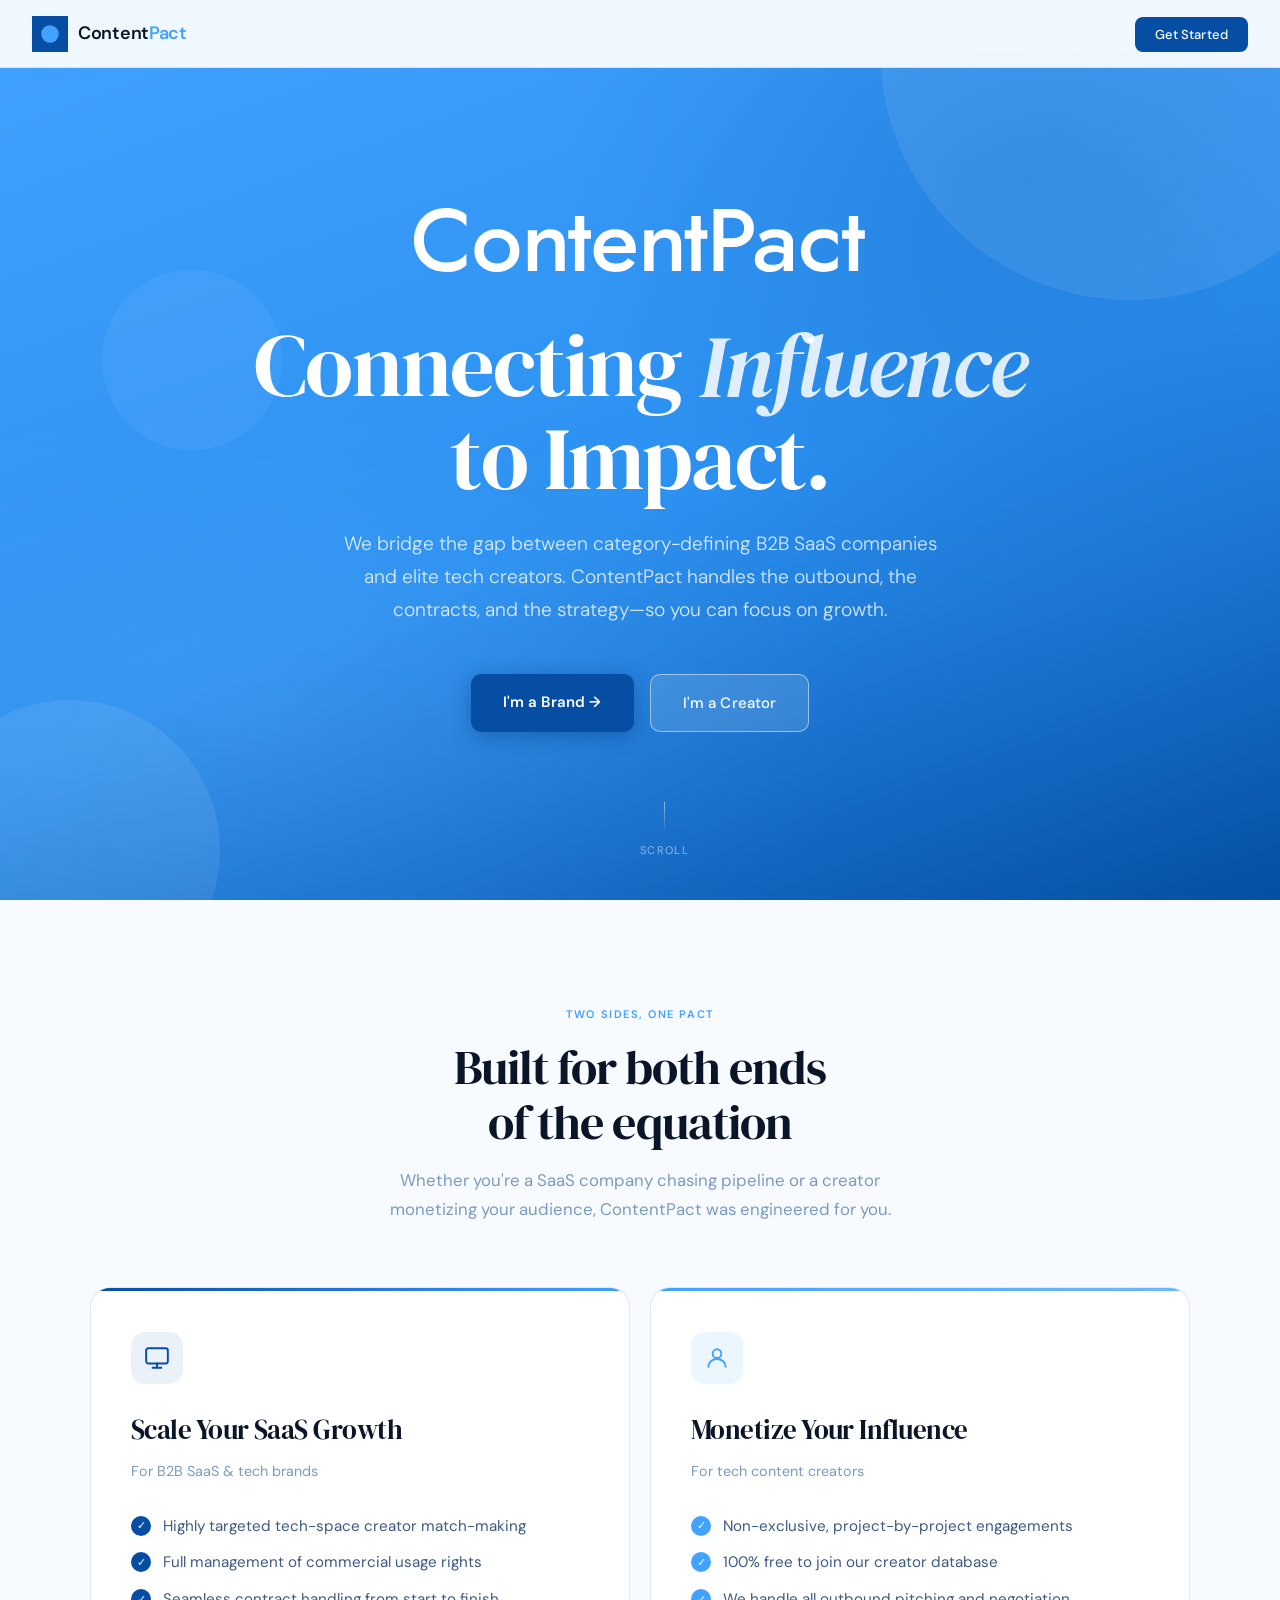
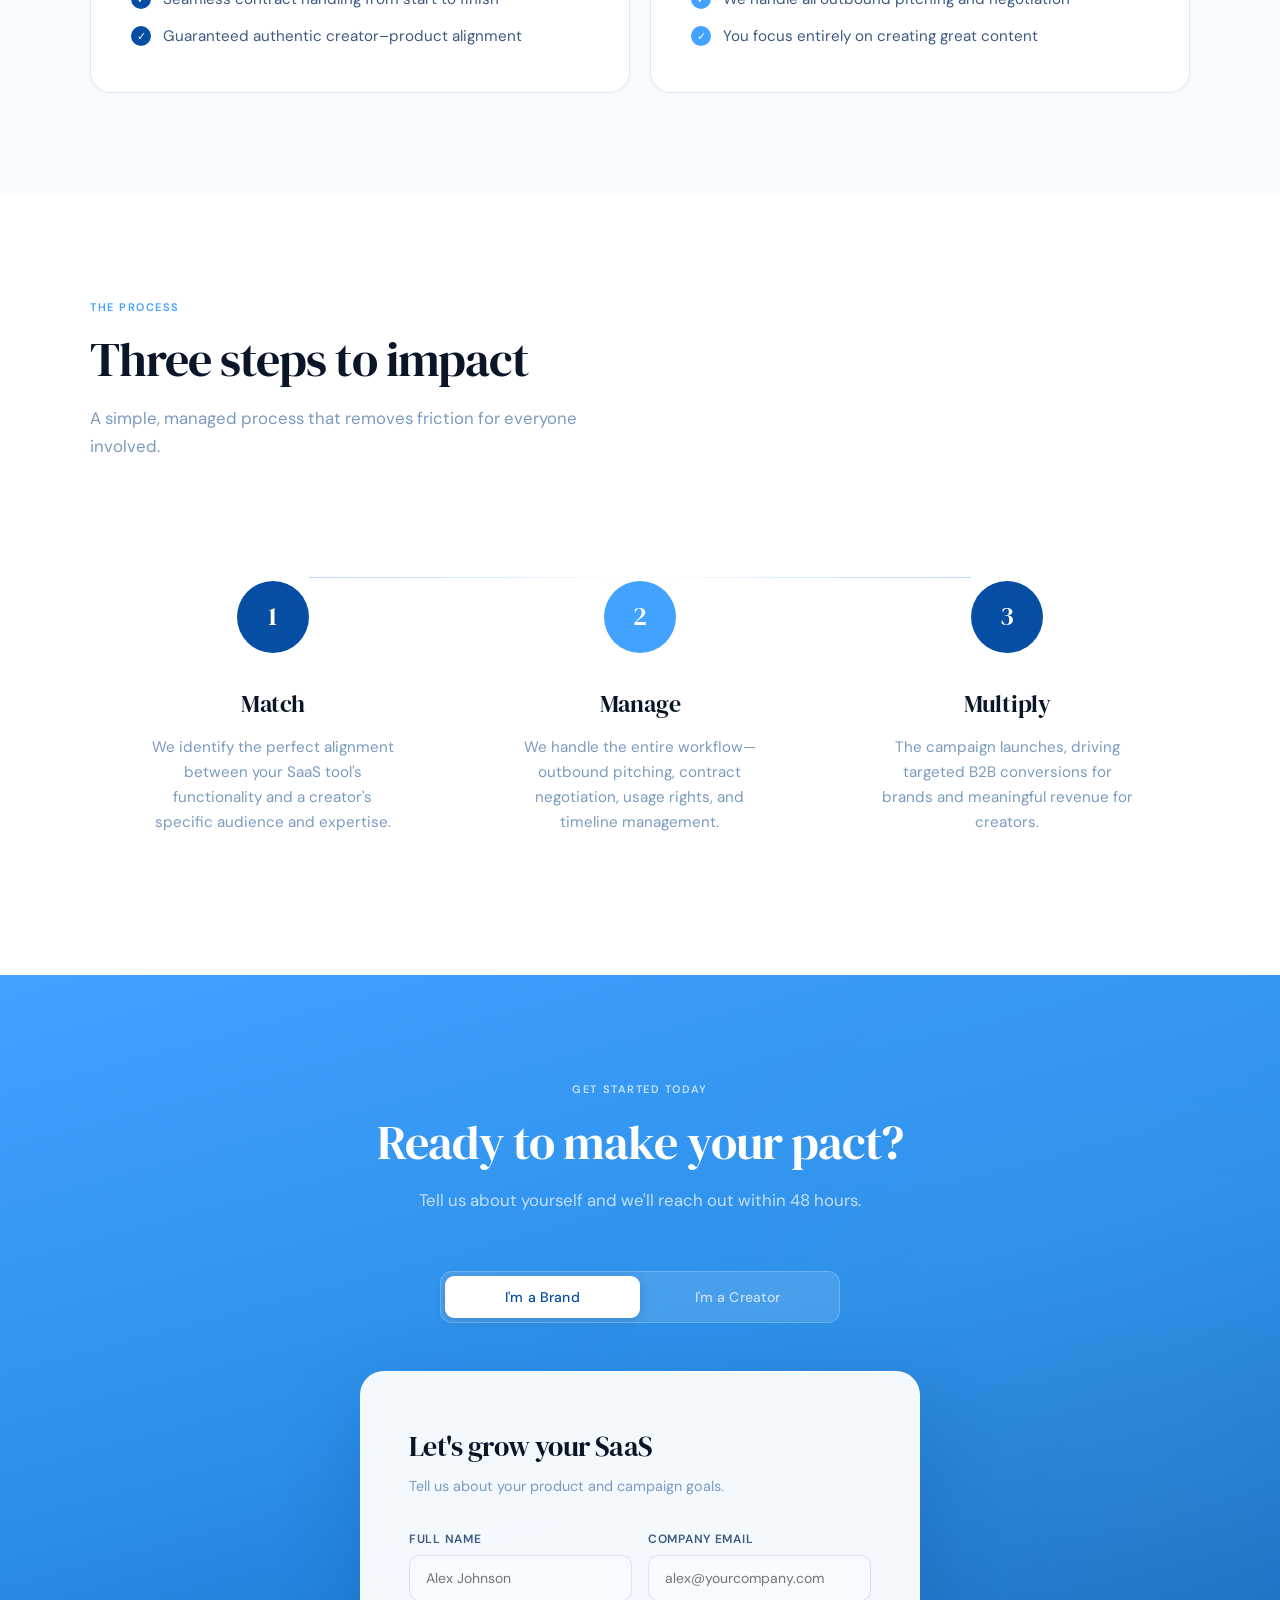
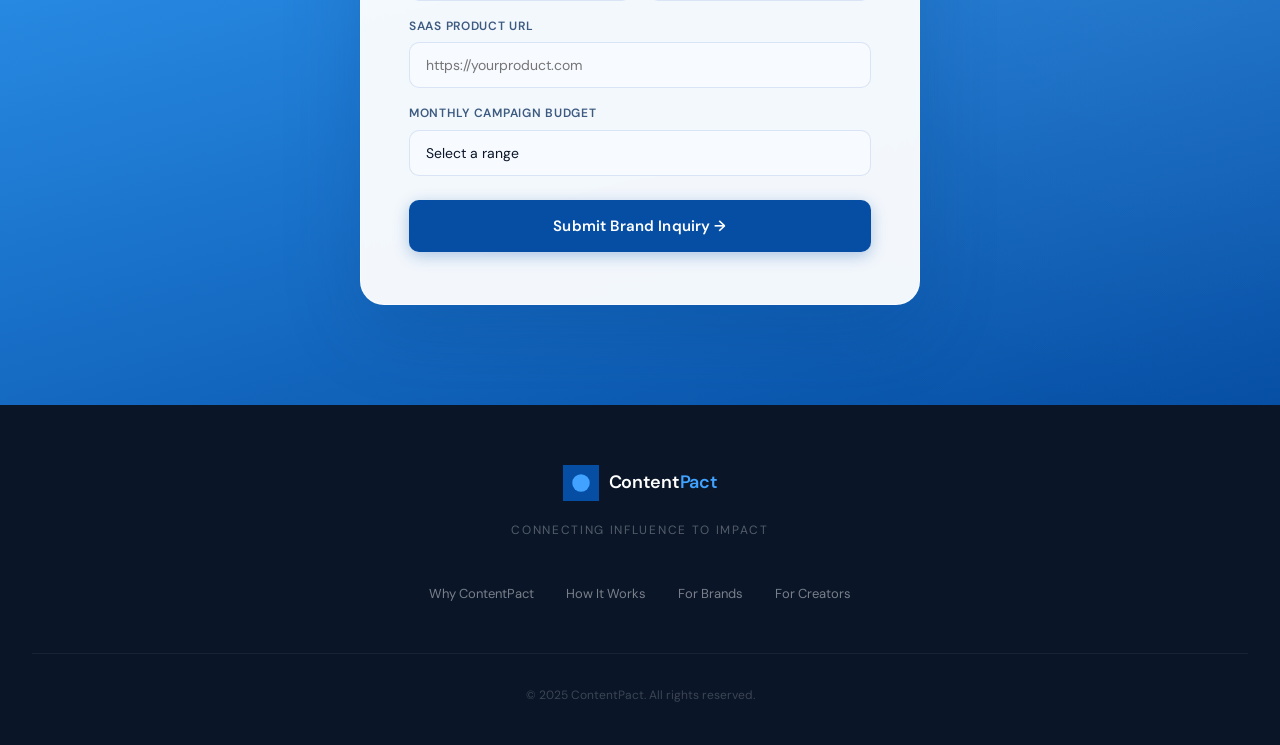
==== commit 628d0e59: "hero badge removed" ====
--- a/index.html
+++ b/index.html
@@ -727,10 +727,10 @@
   <div class="hero-orb hero-orb-2"></div>
   <div class="hero-orb hero-orb-3"></div>
 
-  <div class="hero-badge">
+  <!-- <div class="hero-badge">
     <div class="hero-badge-dot"></div>
     B2B SaaS &amp; Tech Influencer Marketing
-  </div>
+  </div> -->
 
   <div class="hero-logo">
     <!-- Inline ContentPact wordmark in white -->
@@ -928,8 +928,6 @@
 </footer>
 
 <script>
-  const SCRIPT_URL = 'https://script.google.com/macros/s/AKfycbwTB70u8wAC0h9nQqitSbZSXtrj1ItuIKfAdwVSHb-glP-2KF2hPANfWO9dIfAzxKpL/exec';
-
   // Nav scroll effect
   const navbar = document.getElementById('navbar');
   window.addEventListener('scroll', () => {
@@ -968,16 +966,13 @@
     }
   }
 
-  // Email validation
-  function isValidEmail(email) {
-    return /^[^\s@]+@[^\s@]+\.[^\s@]+$/.test(email);
-  }
-
-  // Form submit — sends to Google Sheets
+  const BRAND_FORM_URL = 'https://docs.google.com/forms/d/e/1FAIpQLSfjmmn9DXT9kHX4KBCqzQL5p9ewEhrC2tHCvsu61TqeTpcP0A/formResponse';
+  const CREATOR_FORM_URL = 'https://docs.google.com/forms/d/e/1FAIpQLSeO5KZM1XEK09BQgSBDWe1XsP_lcZSGfbRfczUXk71AEx0GQg/formResponse';
+
   async function handleSubmit(type) {
     const panel = document.getElementById('panel-' + type);
     const btn = panel.querySelector('.form-submit');
-    const inputs = panel.querySelectorAll('input, select, textarea');
+    const inputs = panel.querySelectorAll('input, select');
 
     // Email validation
     let isValid = true;
@@ -985,62 +980,48 @@
       input.style.borderColor = '';
       input.style.boxShadow = '';
       if (input.type === 'email' && input.value.trim() !== '') {
-        if (!isValidEmail(input.value.trim())) {
+        if (!/^[^\s@]+@[^\s@]+\.[^\s@]+$/.test(input.value.trim())) {
           isValid = false;
           input.style.borderColor = '#FF6B6B';
           input.style.boxShadow = '0 0 0 2px rgba(255,107,107,0.2)';
         }
       }
     });
-
-    if (!isValid) {
-      alert('Please enter a valid email address.');
-      return;
+    if (!isValid) { alert('Please enter a valid email address.'); return; }
+
+    // Gather data into FormData
+    const fd = new FormData();
+    if (type === 'brand') {
+      const vals = panel.querySelectorAll('input');
+      if (!vals[0].value || !vals[1].value) { alert('Please fill in at least your name and email.'); return; }
+      fd.append('entry.1153240187', vals[0].value);
+      fd.append('entry.947218208',  vals[1].value);
+      fd.append('entry.1533569995', vals[2].value);
+      fd.append('entry.1344071315', panel.querySelector('select').value);
+    } else {
+      const vals = panel.querySelectorAll('input');
+      if (!vals[0].value || !vals[1].value) { alert('Please fill in at least your name and email.'); return; }
+      fd.append('entry.1226124507', vals[0].value);
+      fd.append('entry.1028318472', vals[1].value);
+      fd.append('entry.1469547900', vals[2].value);
+      fd.append('entry.239964125',  vals[3].value);
     }
 
-    // Gather data
-    let data = { type };
-    if (type === 'brand') {
-      data.name   = panel.querySelectorAll('input')[0].value;
-      data.email  = panel.querySelectorAll('input')[1].value;
-      data.url    = panel.querySelectorAll('input')[2].value;
-      data.budget = panel.querySelector('select').value;
-    } else {
-      data.name     = panel.querySelectorAll('input')[0].value;
-      data.email    = panel.querySelectorAll('input')[1].value;
-      data.channel  = panel.querySelectorAll('input')[2].value;
-      data.mediakit = panel.querySelectorAll('input')[3].value;
-    }
-
-    if (!data.name || !data.email) {
-      alert('Please fill in at least your name and email.');
-      return;
-    }
-
-    // Sending state
     btn.textContent = 'Sending...';
     btn.disabled = true;
     btn.style.cursor = 'default';
     btn.style.background = '#7A9BBF';
 
     try {
-      await fetch(SCRIPT_URL, {
+      await fetch(type === 'brand' ? BRAND_FORM_URL : CREATOR_FORM_URL, {
         method: 'POST',
         mode: 'no-cors',
-        headers: { 'Content-Type': 'application/json' },
-        body: JSON.stringify(data)
+        body: fd
       });
-
       btn.textContent = '✓ Received — We\'ll be in touch!';
       btn.style.background = '#0F6E56';
-
-      // Clear fields
-      inputs.forEach(i => {
-        i.value = '';
-        if (i.tagName === 'SELECT') i.selectedIndex = 0;
-      });
-
-    } catch (err) {
+      inputs.forEach(i => { i.value = ''; if (i.tagName === 'SELECT') i.selectedIndex = 0; });
+    } catch(err) {
       btn.textContent = 'Something went wrong — try again';
       btn.style.background = '#c0392b';
       btn.disabled = false;
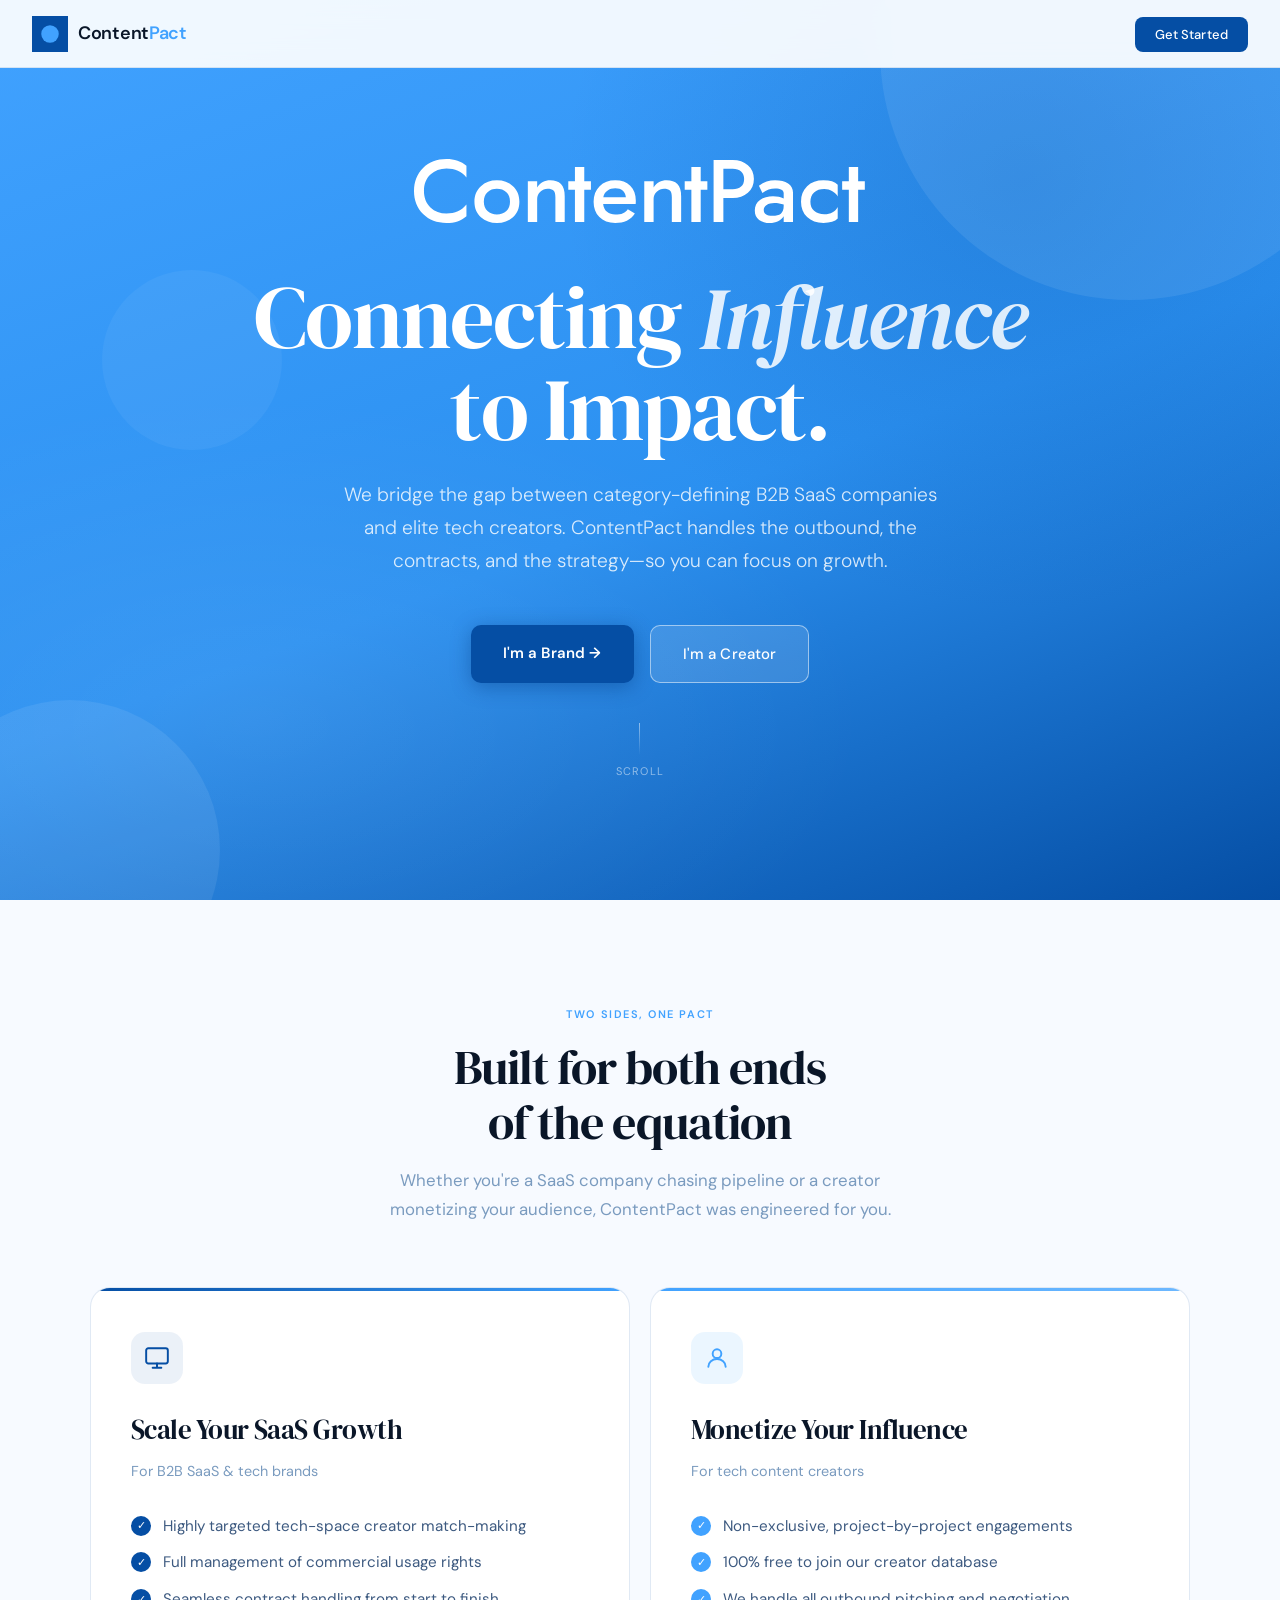
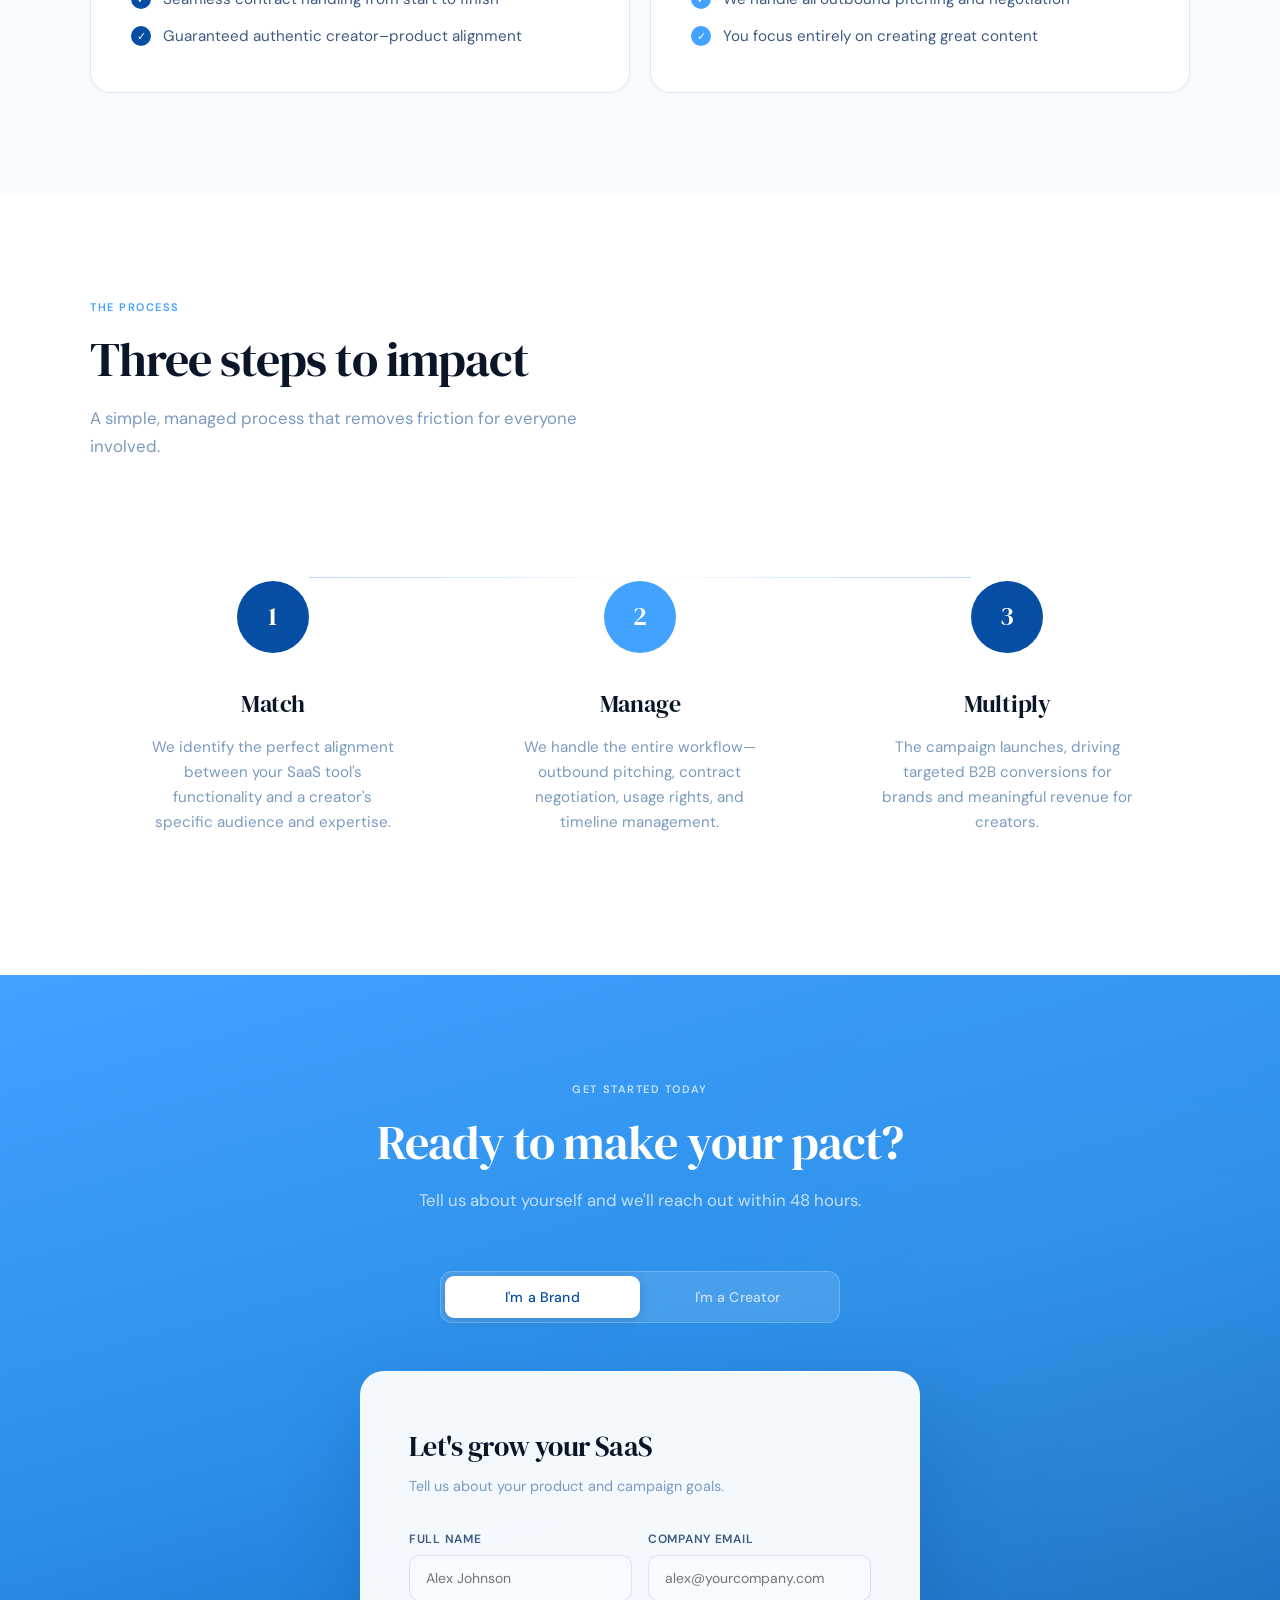
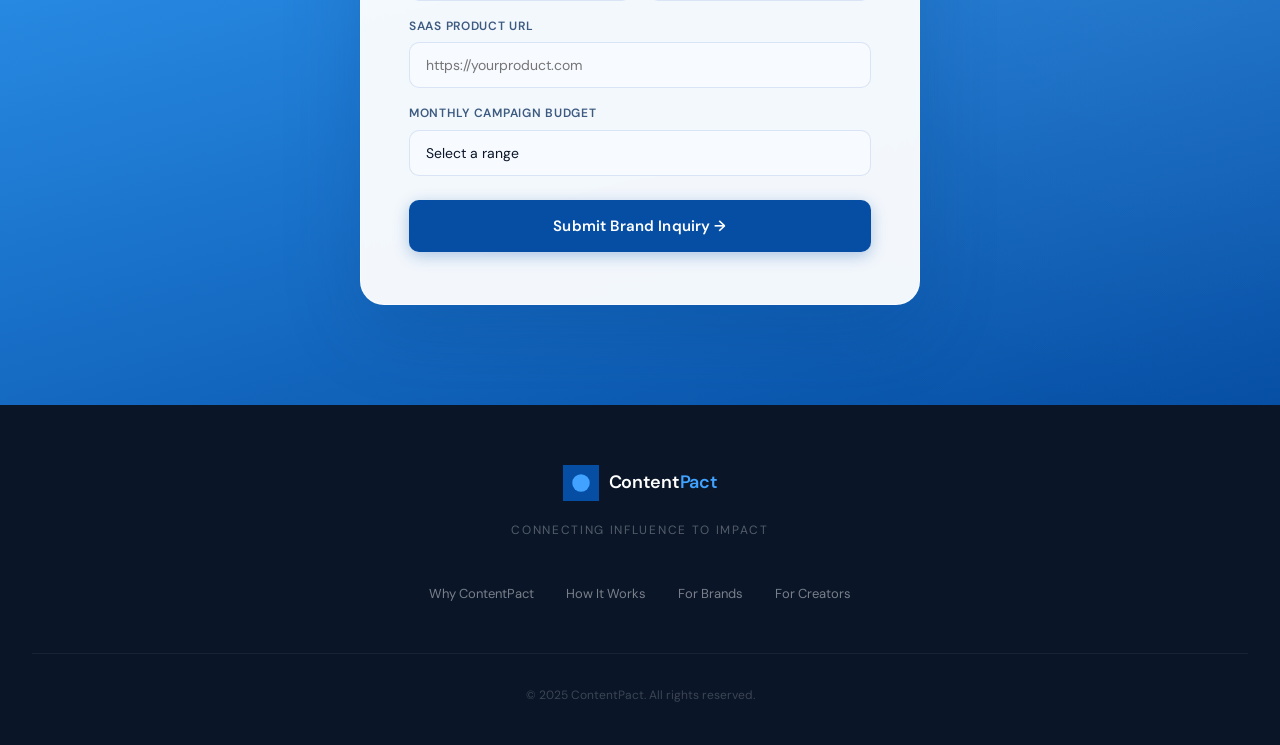
==== commit 46d7b148: "scroll anim. misalignment" ====
--- a/index.html
+++ b/index.html
@@ -244,10 +244,6 @@
   .btn-outline:hover { background: rgba(255,255,255,0.22); transform: translateY(-2px); }
 
   .hero-scroll {
-    position: absolute;
-    bottom: 2.5rem;
-    left: 50%;
-    transform: translateX(-50%);
     display: flex;
     flex-direction: column;
     align-items: center;
@@ -257,6 +253,8 @@
     letter-spacing: 0.12em;
     text-transform: uppercase;
     animation: fadeSlideDown 1s 0.5s ease both;
+    white-space: nowrap;
+    margin-top: 2.5rem;
   }
   .scroll-arrow {
     width: 1px;
@@ -980,7 +978,7 @@
       input.style.borderColor = '';
       input.style.boxShadow = '';
       if (input.type === 'email' && input.value.trim() !== '') {
-        if (!/^[^\s@]+@[^\s@]+\.[^\s@]+$/.test(input.value.trim())) {
+        if (input.value.trim().indexOf('@') === -1) {
           isValid = false;
           input.style.borderColor = '#FF6B6B';
           input.style.boxShadow = '0 0 0 2px rgba(255,107,107,0.2)';
@@ -990,21 +988,21 @@
     if (!isValid) { alert('Please enter a valid email address.'); return; }
 
     // Gather data into FormData
-    const fd = new FormData();
+    const params = new URLSearchParams();
     if (type === 'brand') {
       const vals = panel.querySelectorAll('input');
       if (!vals[0].value || !vals[1].value) { alert('Please fill in at least your name and email.'); return; }
-      fd.append('entry.1153240187', vals[0].value);
-      fd.append('entry.947218208',  vals[1].value);
-      fd.append('entry.1533569995', vals[2].value);
-      fd.append('entry.1344071315', panel.querySelector('select').value);
+      params.append('entry.1153240187', vals[0].value.trim());
+      params.append('entry.947218208',  vals[1].value.trim());
+      params.append('entry.1533569995', vals[2].value.trim());
+      params.append('entry.1344071315', panel.querySelector('select').value);
     } else {
       const vals = panel.querySelectorAll('input');
       if (!vals[0].value || !vals[1].value) { alert('Please fill in at least your name and email.'); return; }
-      fd.append('entry.1226124507', vals[0].value);
-      fd.append('entry.1028318472', vals[1].value);
-      fd.append('entry.1469547900', vals[2].value);
-      fd.append('entry.239964125',  vals[3].value);
+      params.append('entry.1226124507', vals[0].value.trim());
+      params.append('entry.1028318472', vals[1].value.trim());
+      params.append('entry.1469547900', vals[2].value.trim());
+      params.append('entry.239964125',  vals[3].value.trim());
     }
 
     btn.textContent = 'Sending...';
@@ -1016,7 +1014,8 @@
       await fetch(type === 'brand' ? BRAND_FORM_URL : CREATOR_FORM_URL, {
         method: 'POST',
         mode: 'no-cors',
-        body: fd
+        headers: { 'Content-Type': 'application/x-www-form-urlencoded' },
+        body: params.toString()
       });
       btn.textContent = '✓ Received — We\'ll be in touch!';
       btn.style.background = '#0F6E56';
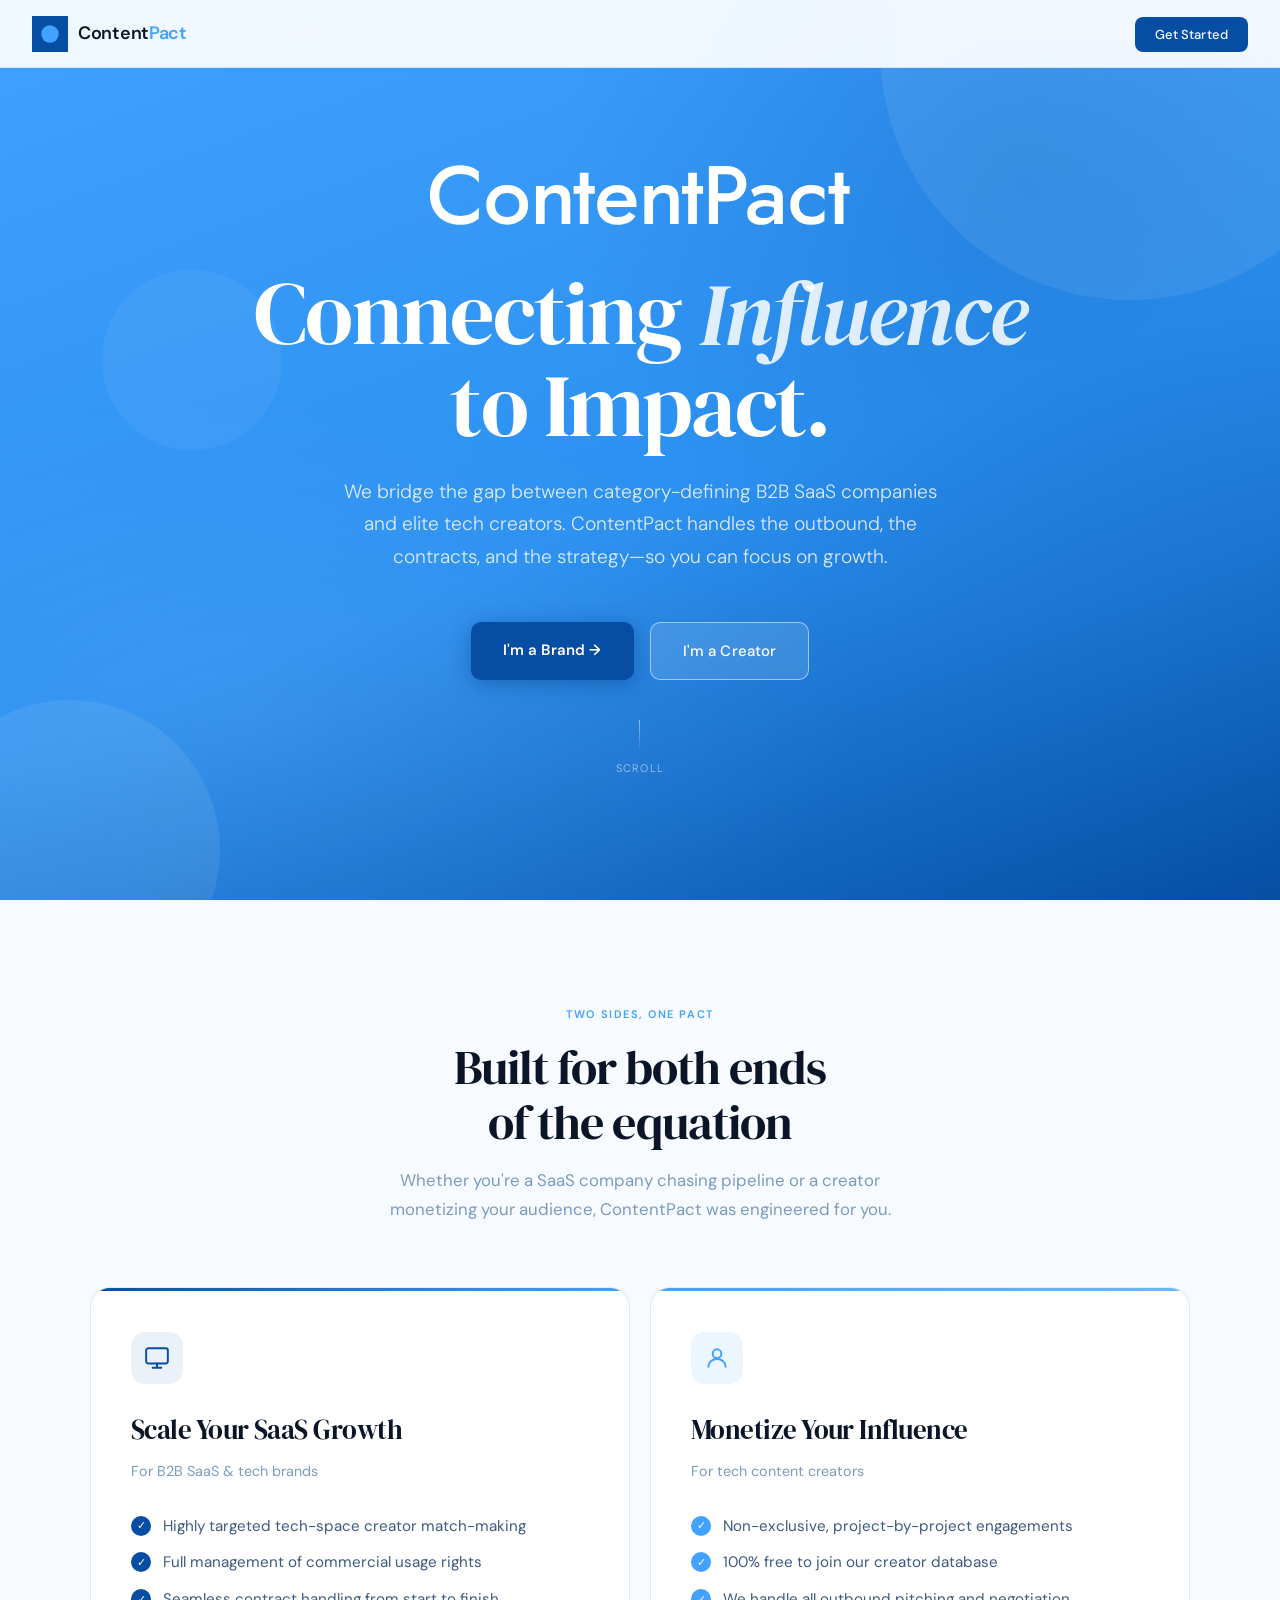
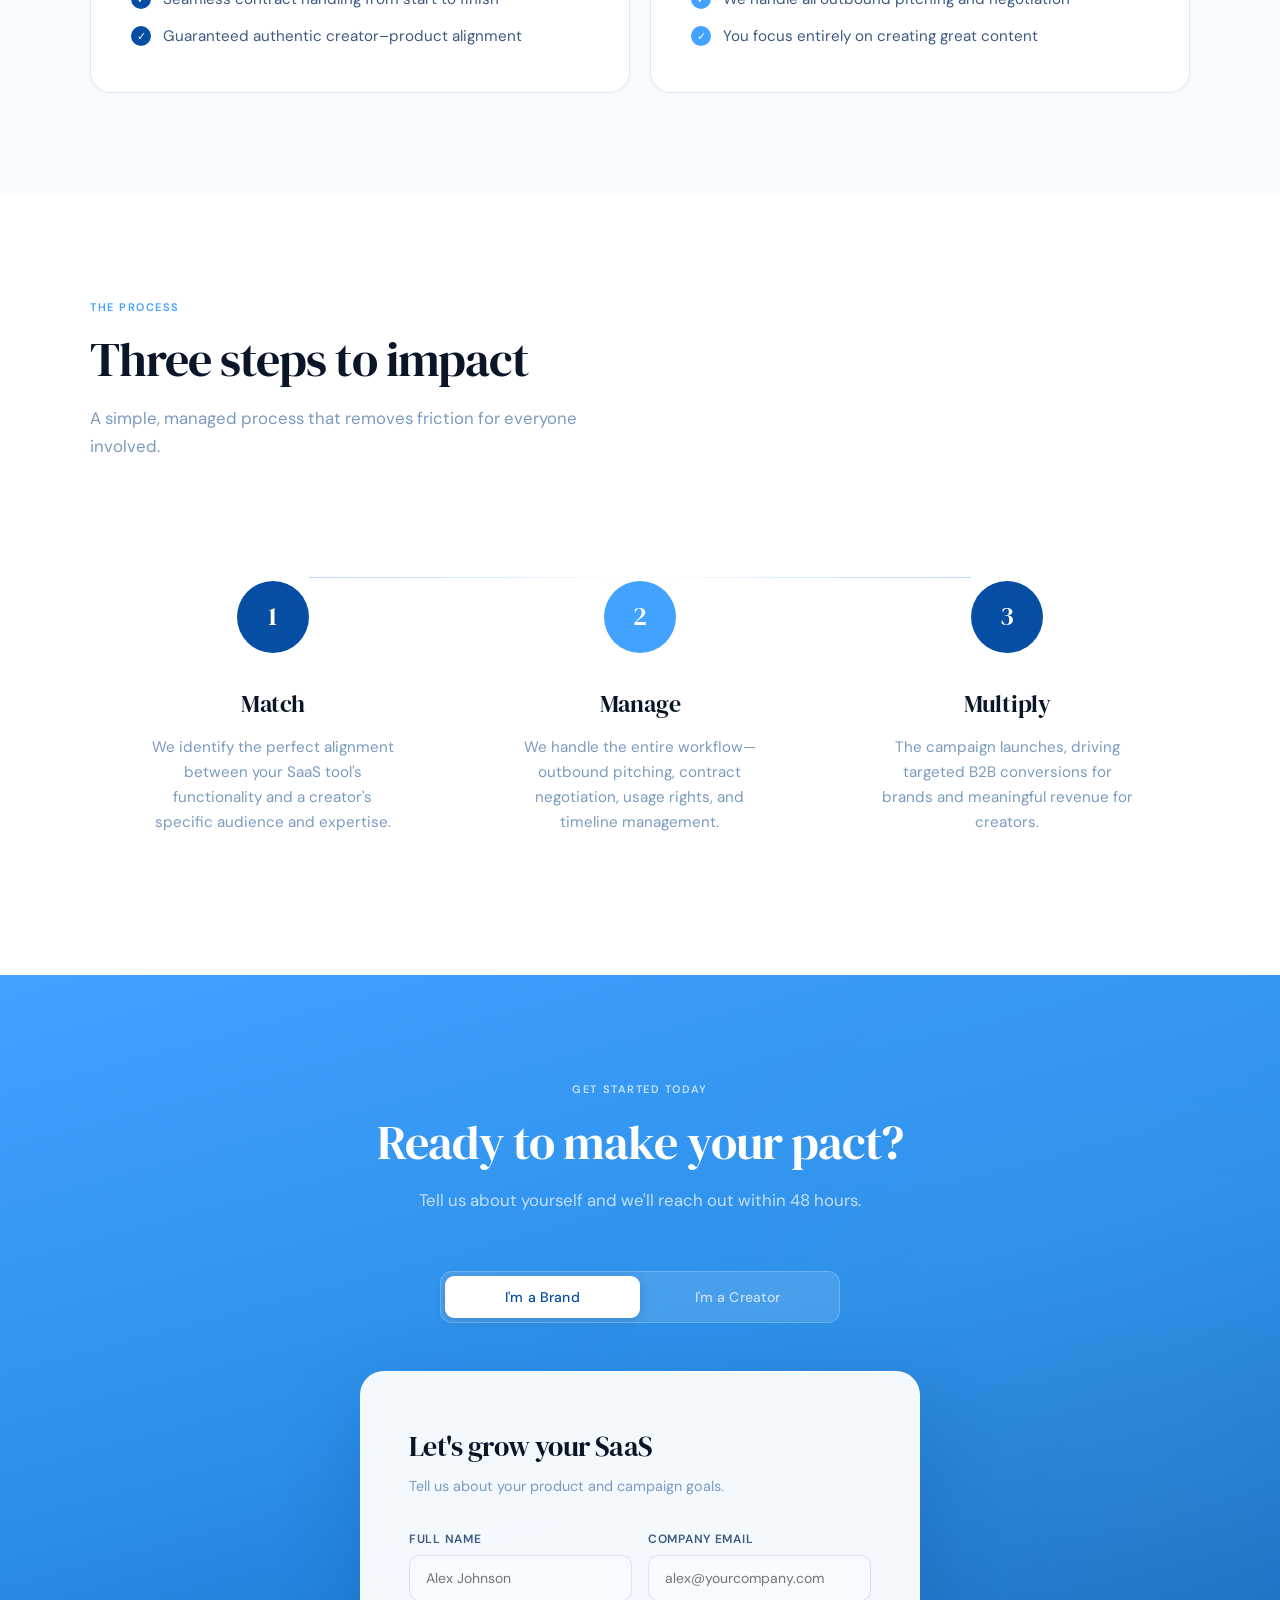
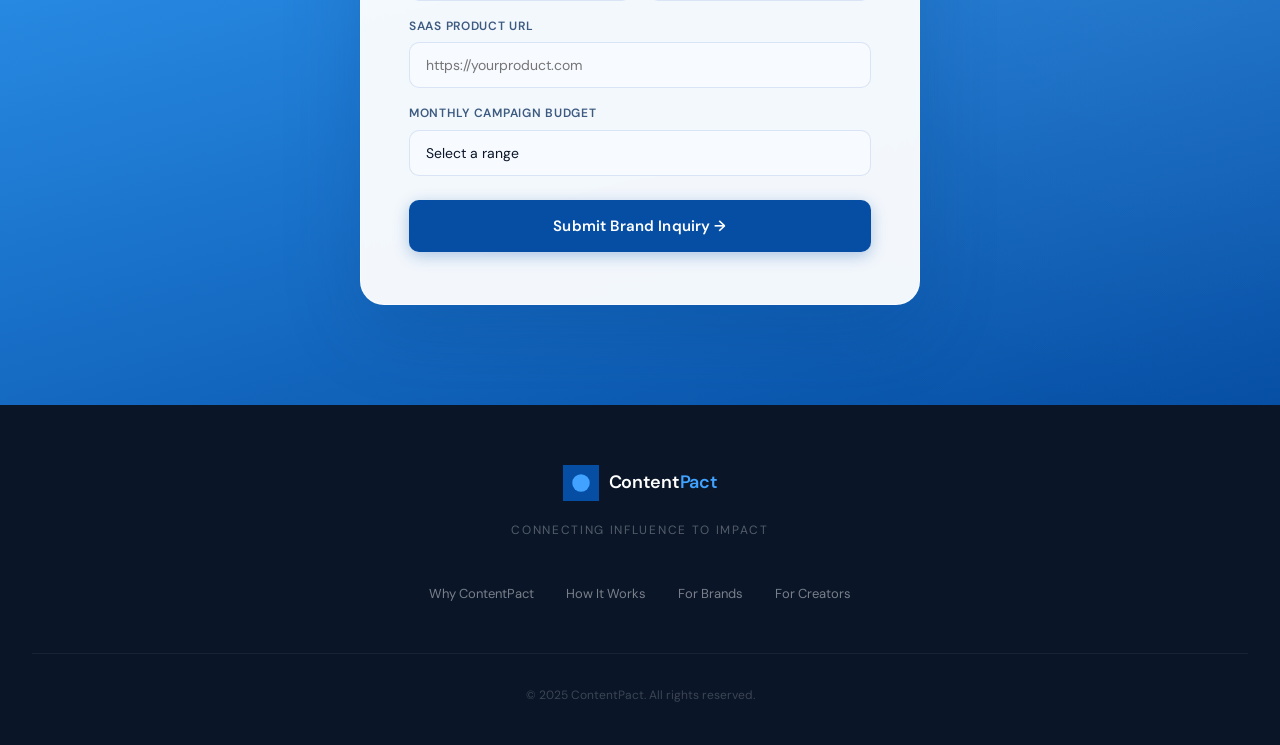
==== commit 6bfde3b7: "fix header height and width" ====
--- a/index.html
+++ b/index.html
@@ -172,8 +172,17 @@
   .hero-logo {
     margin-bottom: 2.5rem;
     animation: fadeSlideDown 0.75s 0.05s ease both;
-  }
-  .hero-logo svg { height: 64px; width: auto; }
+    width: 100%;
+    display: flex;
+    justify-content: center;
+    overflow: hidden;
+    padding: 0 1.5rem;
+  }
+  .hero-logo svg { 
+    height: 64px; 
+    width: 100%;
+    max-width: 420px;
+  }
 
   .hero h1 {
     font-family: 'DM Serif Display', serif;
